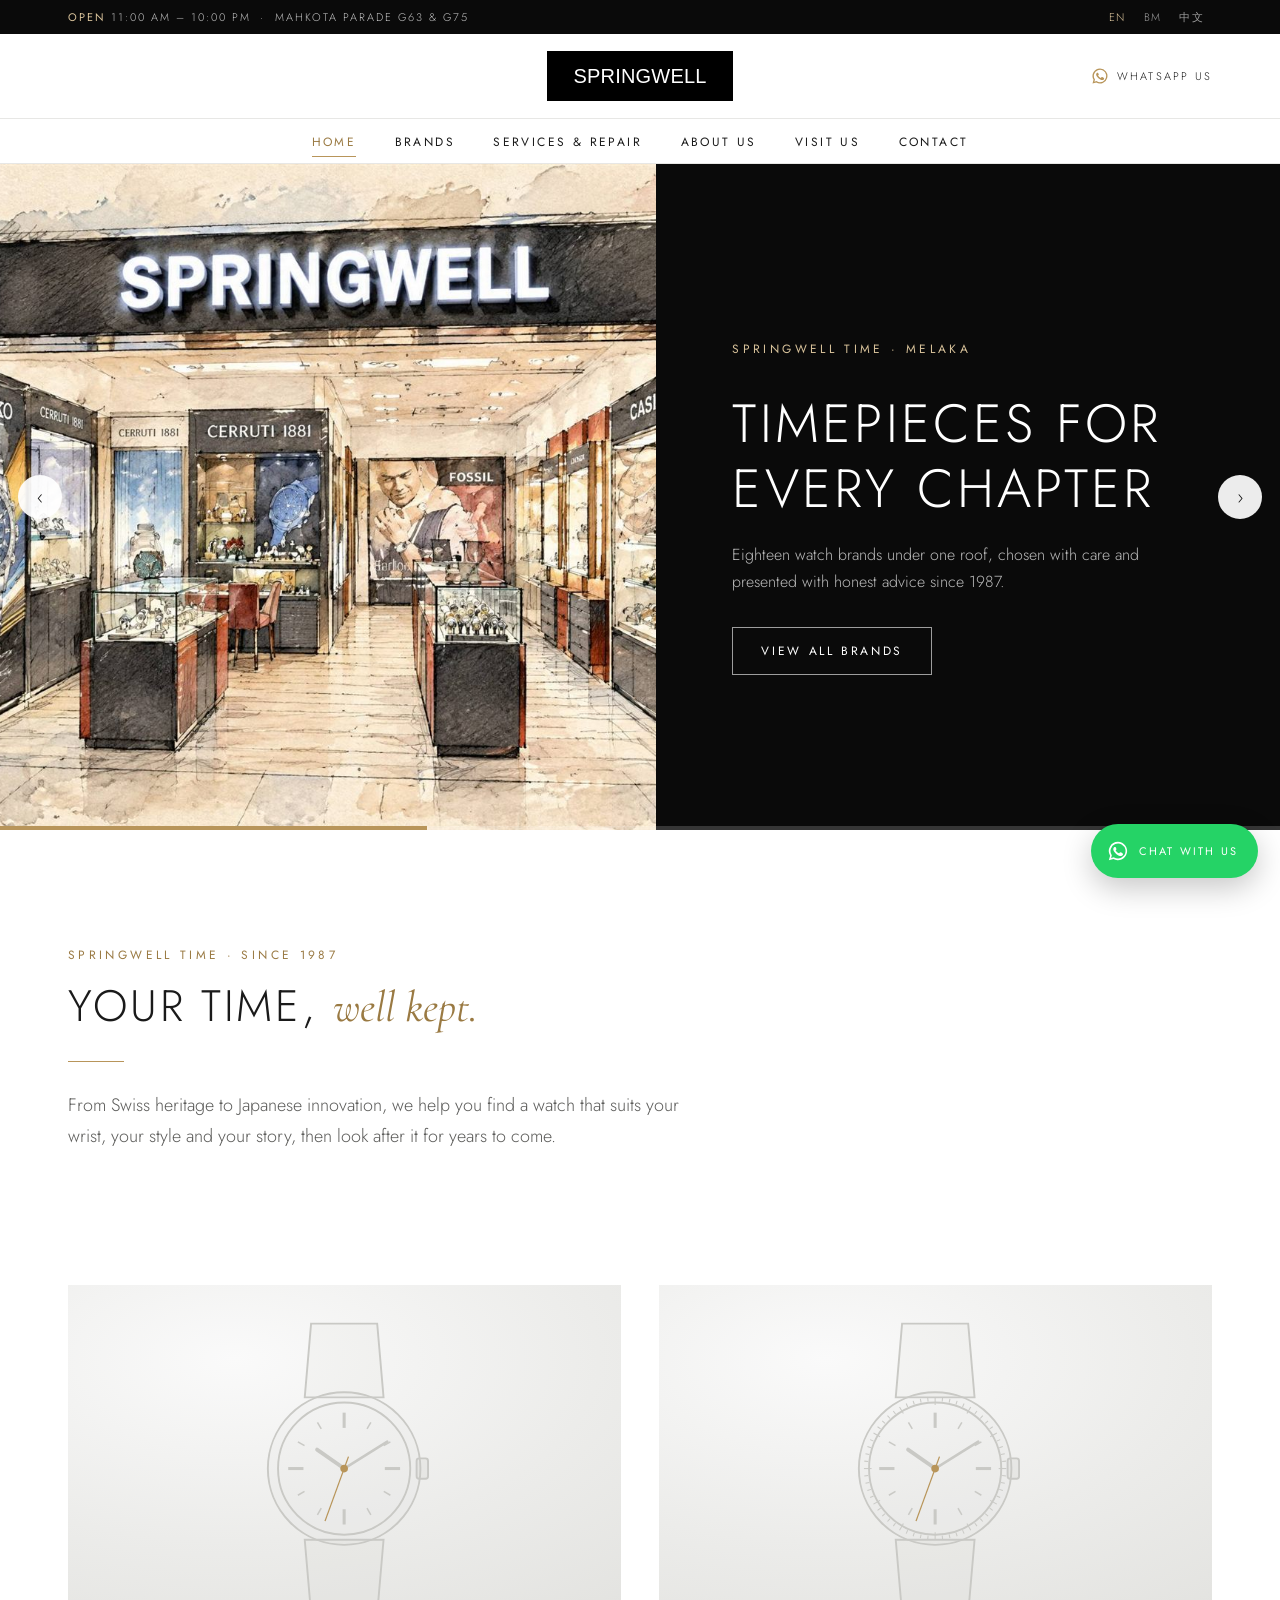
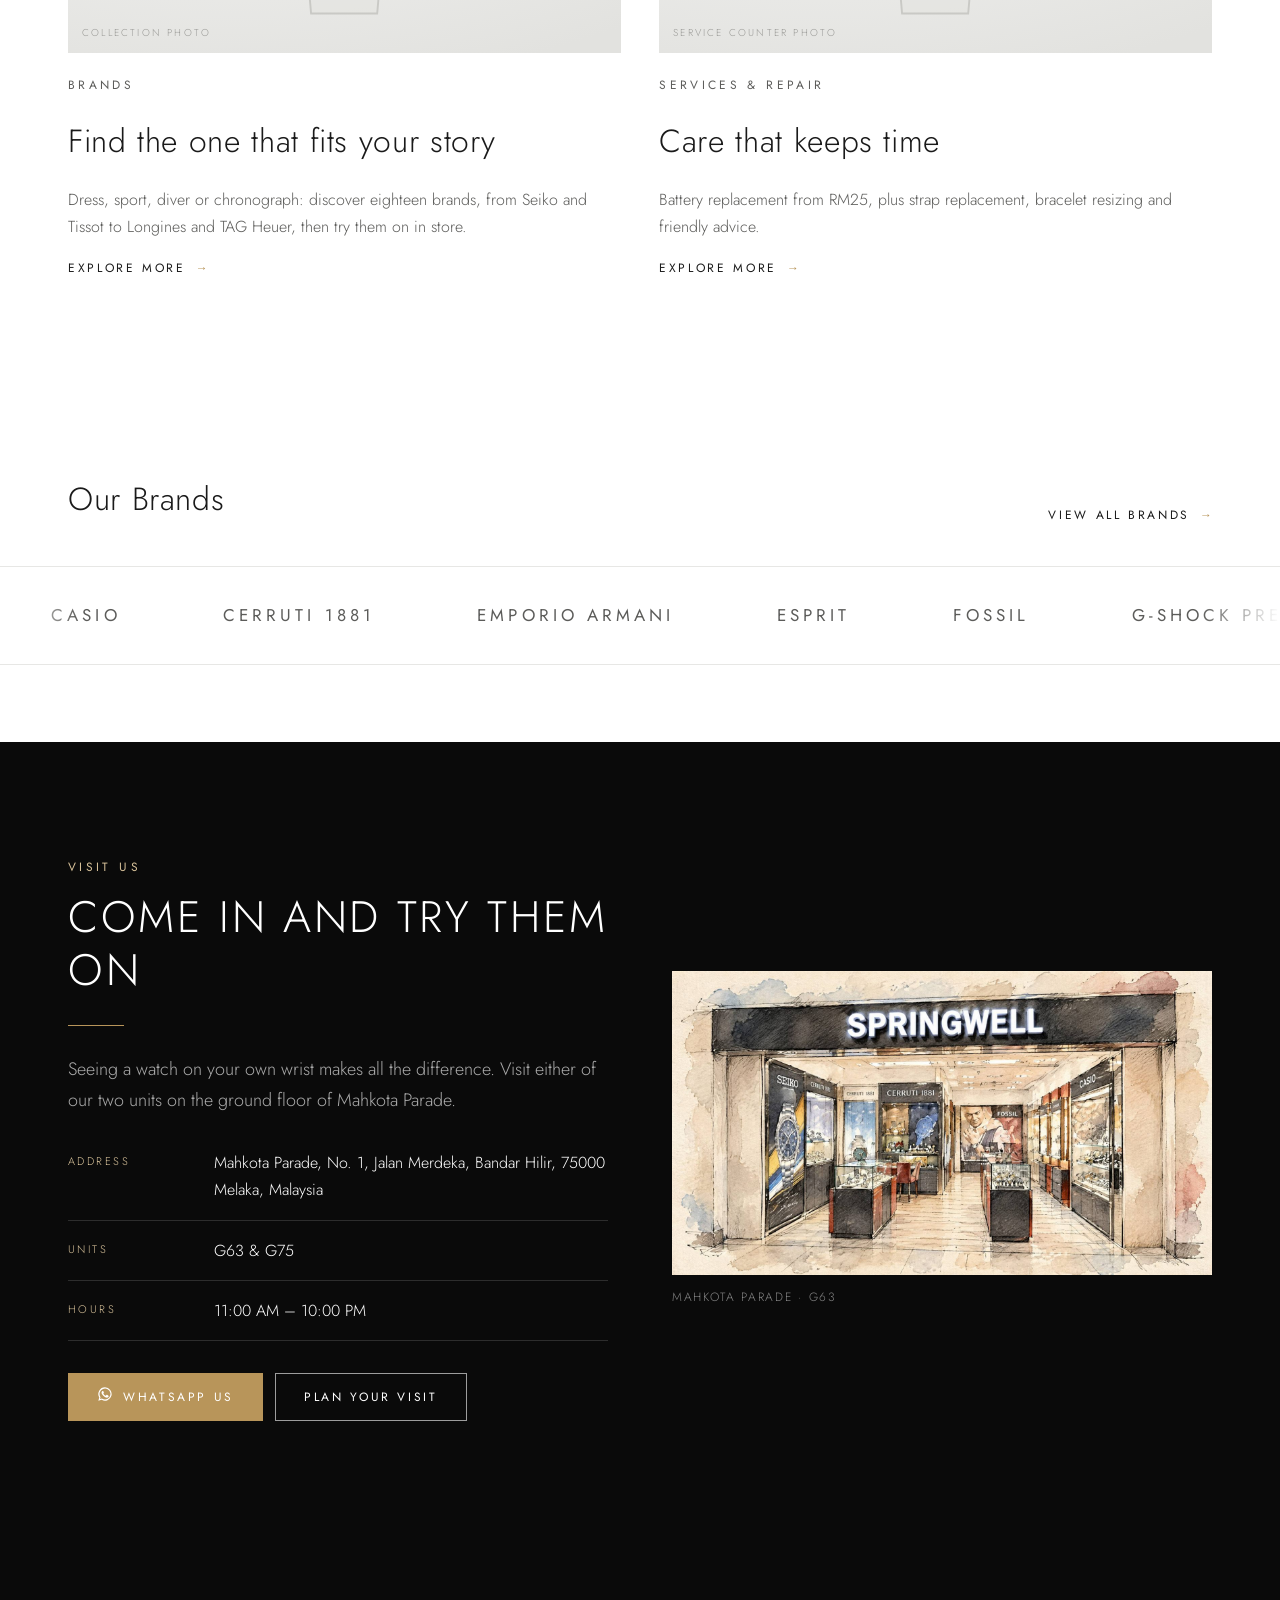
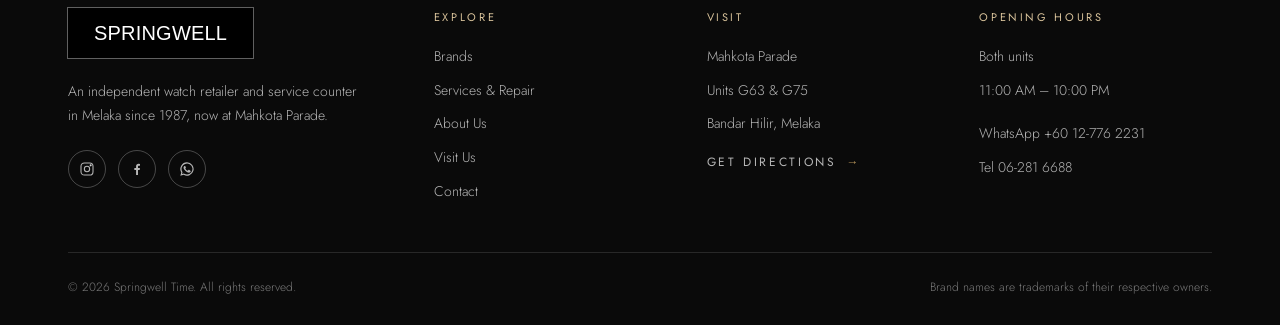
==== index.html @ d8b0f6a4 "Add files via upload" ====
<!doctype html>
<html lang="en">
<head>
  <meta charset="utf-8">
  <meta name="viewport" content="width=device-width, initial-scale=1">
  <title>Springwell Time | Watches & Service in Melaka</title>
  <meta name="description" content="Springwell Time — watch retailer and service counter at Mahkota Parade, Melaka. Seiko, Tissot, Longines, TAG Heuer, Rado, Hamilton and more. Battery replacement from RM25.">
  <link rel="icon" href="images/favicon.svg" type="image/svg+xml">
  <link rel="preconnect" href="https://fonts.googleapis.com">
  <link rel="preconnect" href="https://fonts.gstatic.com" crossorigin>
  <link href="https://fonts.googleapis.com/css2?family=Cormorant+Garamond:ital,wght@1,400&family=Jost:wght@300;400&display=swap" rel="stylesheet">
  <link rel="stylesheet" href="css/styles.css">
  <script src="js/config.js" defer></script>
  <script src="js/i18n.js" defer></script>
  <script src="js/data.js" defer></script>
  <script src="js/main.js" defer></script>
</head>
<body data-page="home" data-title="title.home">

<main id="main">

  <!-- HERO SLIDER — to use a photo, add data-img="images/hero-1.jpg" to the .ph element -->
  <section class="hero" aria-roledescription="carousel">
    <div class="hero__track">
      <div class="hero__slide">
        <div class="hero__media"><div class="ph ph--dark" data-img="images/store-g63.jpg" data-alt="Springwell Time store, unit G63"></div></div>
        <div class="hero__copy">
          <p class="eyebrow" data-i18n="hero.1.eyebrow"></p>
          <h1 class="display" data-i18n="hero.1.title"></h1>
          <p data-i18n="hero.1.text"></p>
          <div><a class="btn btn--light" href="brands.html" data-i18n="cta.viewBrands"></a></div>
        </div>
      </div>
      <div class="hero__slide">
        <div class="hero__media"><div class="ph ph--dark" data-img="images/service-counter.jpg" data-alt="Inspecting a watch at the Springwell Time service counter"></div></div>
        <div class="hero__copy">
          <p class="eyebrow" data-i18n="hero.2.eyebrow"></p>
          <h2 class="display" data-i18n="hero.2.title"></h2>
          <p data-i18n="hero.2.text"></p>
          <div><a class="btn btn--light" href="services.html" data-i18n="cta.services"></a></div>
        </div>
      </div>
      <div class="hero__slide">
        <div class="hero__media"><div class="ph ph--dark" data-img="images/store-g75.jpg" data-alt="Springwell Time store at Mahkota Parade"></div></div>
        <div class="hero__copy">
          <p class="eyebrow" data-i18n="hero.3.eyebrow"></p>
          <h2 class="display" data-i18n="hero.3.title"></h2>
          <p data-i18n="hero.3.text"></p>
          <div><a class="btn btn--light" href="visit.html" data-i18n="cta.visit"></a></div>
        </div>
      </div>
    </div>
    <button class="hero__ctrl hero__ctrl--prev" type="button" aria-label="Previous slide">‹</button>
    <button class="hero__ctrl hero__ctrl--next" type="button" aria-label="Next slide">›</button>
    <div class="hero__progress"></div>
  </section>

  <!-- STATEMENT -->
  <section class="section">
    <div class="wrap statement reveal">
      <p class="eyebrow" data-i18n="home.statement.eyebrow"></p>
      <h2 class="display" data-i18n-html="home.statement"></h2>
      <hr class="rule">
      <p class="lead" data-i18n="home.statement.text"></p>
    </div>
  </section>

  <!-- STORY CARDS -->
  <section class="section" style="padding-top:0">
    <div class="wrap cards-2">
      <a class="card reveal" href="brands.html">
        <div class="ph ratio-3-2" data-ph="Collection photo" data-img=""></div>
        <p class="eyebrow" data-i18n="home.card1.eyebrow"></p>
        <h3 class="h2" data-i18n="home.card1.title"></h3>
        <p data-i18n="home.card1.text"></p>
        <span class="link-arrow" data-i18n="cta.explore"></span>
      </a>
      <a class="card reveal" href="services.html">
        <div class="ph ratio-3-2" data-ph="Service counter photo" data-variant="1" data-img=""></div>
        <p class="eyebrow" data-i18n="home.card2.eyebrow"></p>
        <h3 class="h2" data-i18n="home.card2.title"></h3>
        <p data-i18n="home.card2.text"></p>
        <span class="link-arrow" data-i18n="cta.explore"></span>
      </a>
    </div>
  </section>

  <!-- BRANDS STRIP -->
  <section class="section--tight">
    <div class="wrap section-head">
      <h2 class="h2" data-i18n="home.brands.title"></h2>
      <a class="link-arrow" href="brands.html" data-i18n="cta.viewBrands"></a>
    </div>
    <div class="marquee" data-render="marquee"></div>
  </section>

  <!-- VISIT -->
  <section class="section section--black">
    <div class="wrap info-split">
      <div class="reveal">
        <p class="eyebrow" style="color:var(--gold-soft)" data-i18n="home.visit.eyebrow"></p>
        <h2 class="display" data-i18n="home.visit.title"></h2>
        <hr class="rule">
        <p class="lead" data-i18n="home.visit.text"></p>
        <ul class="info-list">
          <li><span class="k" data-i18n="info.address"></span><span data-site="address"></span></li>
          <li><span class="k" data-i18n="info.units"></span><span>G63 &amp; G75</span></li>
          <li><span class="k" data-i18n="info.hours"></span><span data-site="hours"></span></li>
        </ul>
        <div class="btn-row">
          <a class="btn btn--gold" data-wa="wa.general" href="#"><span data-icon="wa"></span><span data-i18n="cta.whatsapp"></span></a>
          <a class="btn btn--light" href="visit.html" data-i18n="cta.visit"></a>
        </div>
      </div>
      <figure class="photo reveal">
        <div class="ph ph--dark ratio-16-9" data-img="images/store-g63.jpg" data-alt="Springwell Time store, unit G63"></div>
        <figcaption>Mahkota Parade · G63</figcaption>
      </figure>
    </div>
  </section>

</main>
</body>
</html>
---- css/styles.css ----
/* =========================================================
   SPRINGWELL TIME — STYLES
   Black & white with a single gold accent.
   ========================================================= */
:root {
  --black: #0a0a0a;
  --ink: #1a1a1a;
  --grey-1: #f5f5f4;
  --grey-2: #e7e7e5;
  --grey-3: #9a9a97;
  --grey-4: #5c5c5a;
  --white: #ffffff;
  --gold: #b8955a;
  --gold-dark: #9a7a43;
  --gold-soft: #d9c39b;

  --f-display: "Jost", "Noto Sans SC", "Helvetica Neue", Arial, sans-serif;
  --f-serif: "Cormorant Garamond", "Noto Serif SC", Georgia, serif;
  --f-body: "Jost", "Noto Sans SC", "Helvetica Neue", Arial, sans-serif;

  --wrap: 1240px;
  --pad: clamp(20px, 4vw, 48px);
  --header-h: 128px;
  --ease: cubic-bezier(.2, .7, .2, 1);
}

*, *::before, *::after { box-sizing: border-box; }
html { scroll-behavior: smooth; -webkit-text-size-adjust: 100%; }
body {
  margin: 0;
  font-family: var(--f-body);
  font-weight: 300;
  font-size: 16px;
  line-height: 1.7;
  color: var(--ink);
  background: var(--white);
  -webkit-font-smoothing: antialiased;
}
html[lang="zh"] body { line-height: 1.85; }
img { max-width: 100%; display: block; }
a { color: inherit; text-decoration: none; }
button { font: inherit; color: inherit; background: none; border: 0; cursor: pointer; padding: 0; }
:focus-visible { outline: 2px solid var(--gold); outline-offset: 3px; }

.wrap { max-width: var(--wrap); margin: 0 auto; padding: 0 var(--pad); }
.sr-only { position: absolute; width: 1px; height: 1px; overflow: hidden; clip: rect(0 0 0 0); white-space: nowrap; }

/* ---------- Typography ---------- */
.eyebrow {
  font-family: var(--f-display);
  font-size: 12px;
  font-weight: 400;
  letter-spacing: .28em;
  text-transform: uppercase;
  color: var(--gold-dark);
  margin: 0 0 14px;
}
.display {
  font-family: var(--f-display);
  font-weight: 300;
  text-transform: uppercase;
  letter-spacing: .06em;
  line-height: 1.2;
  font-size: clamp(26px, 3.6vw, 44px);
  margin: 0;
}
.h2 {
  font-family: var(--f-display);
  font-weight: 300;
  font-size: clamp(24px, 2.6vw, 32px);
  letter-spacing: .02em;
  margin: 0 0 18px;
}
.h3 {
  font-family: var(--f-display);
  font-weight: 400;
  font-size: 19px;
  letter-spacing: .02em;
  margin: 0 0 8px;
}
.serif { font-family: var(--f-serif); font-style: italic; font-weight: 400; }
.lead { font-size: 18px; color: var(--grey-4); max-width: 640px; }
.muted { color: var(--grey-4); }

.link-arrow {
  display: inline-flex; align-items: center; gap: 10px;
  font-size: 12px; font-weight: 400;
  letter-spacing: .22em; text-transform: uppercase;
  color: var(--ink);
  border-bottom: 1px solid transparent;
  transition: color .25s, gap .25s var(--ease);
}
.link-arrow::after { content: "→"; color: var(--gold); letter-spacing: 0; }
.link-arrow:hover { color: var(--gold-dark); gap: 16px; }

.btn {
  display: inline-flex; align-items: center; justify-content: center; gap: 10px;
  min-height: 48px; padding: 0 28px;
  font-size: 12px; font-weight: 400; letter-spacing: .22em; text-transform: uppercase;
  border: 1px solid var(--black);
  background: var(--black); color: var(--white);
  transition: background .25s, color .25s, border-color .25s;
}
.btn:hover { background: var(--gold); border-color: var(--gold); }
.btn--ghost { background: transparent; color: var(--black); }
.btn--ghost:hover { background: var(--black); color: var(--white); border-color: var(--black); }
.btn--light { background: transparent; color: var(--white); border-color: rgba(255,255,255,.6); }
.btn--light:hover { background: var(--white); color: var(--black); border-color: var(--white); }
.btn--gold { background: var(--gold); border-color: var(--gold); }
.btn--gold:hover { background: var(--white); color: var(--black); border-color: var(--white); }
.btn svg { width: 16px; height: 16px; flex: none; }

/* ---------- Header ---------- */
.topbar {
  background: var(--black); color: rgba(255,255,255,.75);
  font-size: 11px; letter-spacing: .18em; text-transform: uppercase;
}
.topbar .wrap { display: flex; align-items: center; justify-content: space-between; height: 34px; gap: 16px; }
.topbar__info { white-space: nowrap; overflow: hidden; text-overflow: ellipsis; }
.topbar__info b { color: var(--gold-soft); font-weight: 400; }

.lang { display: flex; gap: 2px; flex: none; }
.lang button {
  padding: 4px 8px; font-size: 11px; letter-spacing: .12em; color: rgba(255,255,255,.6);
  transition: color .2s;
}
.lang button:hover { color: var(--white); }
.lang button[aria-pressed="true"] { color: var(--gold-soft); }

.header {
  position: sticky; top: 0; z-index: 50;
  background: rgba(255,255,255,.97);
  backdrop-filter: saturate(140%) blur(8px);
  border-bottom: 1px solid var(--grey-2);
}
.header__row { display: grid; grid-template-columns: 1fr auto 1fr; align-items: center; height: 84px; }
.header__left, .header__right { display: flex; align-items: center; gap: 18px; }
.header__right { justify-content: flex-end; }

.logo { display: inline-flex; align-items: center; justify-content: center; }
.logo__mark {
  display: inline-block;
  background: #000; color: #fff;
  padding: 15px 26px;
  font-family: Arial, "Helvetica Neue", Helvetica, sans-serif;
  font-size: 20px; font-weight: 400; letter-spacing: .01em; line-height: 1;
}
.logo__word {
  margin-left: 14px; font-family: var(--f-display); font-weight: 300;
  font-size: 13px; letter-spacing: .42em; text-transform: uppercase;
}
.logo__word small { display: block; font-size: 9px; letter-spacing: .38em; color: var(--gold-dark); margin-top: 2px; }

.nav { border-top: 1px solid var(--grey-2); }
.nav ul { list-style: none; margin: 0; padding: 0; display: flex; justify-content: center; gap: clamp(18px, 3vw, 44px); height: 44px; align-items: center; }
.nav a {
  position: relative; font-size: 12px; font-weight: 400; letter-spacing: .2em; text-transform: uppercase;
  padding: 12px 0; transition: color .2s;
}
.nav a::after {
  content: ""; position: absolute; left: 0; right: 0; bottom: 6px; height: 1px;
  background: var(--gold); transform: scaleX(0); transition: transform .3s var(--ease);
}
.nav a:hover, .nav a[aria-current="page"] { color: var(--gold-dark); }
.nav a:hover::after, .nav a[aria-current="page"]::after { transform: scaleX(1); }

.menu-btn { display: none; width: 40px; height: 40px; align-items: center; justify-content: center; }
.menu-btn span, .menu-btn span::before, .menu-btn span::after {
  display: block; width: 22px; height: 1px; background: var(--ink); position: relative; transition: transform .3s;
}
.menu-btn span::before, .menu-btn span::after { content: ""; position: absolute; left: 0; }
.menu-btn span::before { top: -7px; }
.menu-btn span::after { top: 7px; }

.header-wa { display: inline-flex; align-items: center; gap: 8px; font-size: 11px; letter-spacing: .2em; text-transform: uppercase; color: var(--ink); }
.header-wa svg { width: 18px; height: 18px; color: var(--gold); }
.header-wa:hover { color: var(--gold-dark); }

/* Drawer (mobile) */
.drawer {
  position: fixed; inset: 0; z-index: 100; pointer-events: none;
}
.drawer__scrim { position: absolute; inset: 0; background: rgba(0,0,0,.45); opacity: 0; transition: opacity .3s; }
.drawer__panel {
  position: absolute; top: 0; bottom: 0; left: 0; width: min(86vw, 360px);
  background: var(--white); transform: translateX(-100%); transition: transform .4s var(--ease);
  display: flex; flex-direction: column; padding: 24px 28px; overflow-y: auto;
}
.drawer.is-open { pointer-events: auto; }
.drawer.is-open .drawer__scrim { opacity: 1; }
.drawer.is-open .drawer__panel { transform: none; }
.drawer__close { align-self: flex-end; font-size: 28px; line-height: 1; width: 40px; height: 40px; }
.drawer ul { list-style: none; padding: 0; margin: 16px 0 28px; }
.drawer li a {
  display: block; padding: 14px 0; border-bottom: 1px solid var(--grey-2);
  font-size: 14px; letter-spacing: .2em; text-transform: uppercase;
}
.drawer li a[aria-current="page"] { color: var(--gold-dark); }
.drawer .lang { margin-top: auto; }
.drawer .lang button { color: var(--grey-4); border: 1px solid var(--grey-2); padding: 8px 14px; }
.drawer .lang button[aria-pressed="true"] { color: var(--white); background: var(--black); border-color: var(--black); }

/* ---------- Placeholders ---------- */
.ph {
  position: relative; overflow: hidden;
  background: radial-gradient(120% 90% at 30% 20%, #fafafa 0%, #ececea 55%, #e2e2df 100%);
  display: grid; place-items: center;
  color: #c9c9c5;
}
.ph--dark { background: radial-gradient(120% 90% at 70% 30%, #2a2a2a 0%, #141414 55%, #0a0a0a 100%); color: #3a3a3a; }
.ph svg.ph__watch { width: 46%; max-width: 280px; height: auto; }
.ph__tag {
  position: absolute; left: 14px; bottom: 12px;
  font-size: 10px; letter-spacing: .22em; text-transform: uppercase; color: var(--grey-3);
}
.ph--dark .ph__tag { color: #6b6b6b; }
.ph > img { position: absolute; inset: 0; width: 100%; height: 100%; object-fit: cover; }
.ph--focus-low > img { object-position: 50% 62%; }
.ratio-1 { aspect-ratio: 1 / 1; }
.ratio-4-5 { aspect-ratio: 4 / 5; }
.ratio-3-2 { aspect-ratio: 3 / 2; }
.ratio-16-9 { aspect-ratio: 16 / 9; }

/* ---------- Hero slider ---------- */
.hero { position: relative; background: var(--black); color: var(--white); overflow: hidden; }
.hero__track { position: relative; height: clamp(460px, 74vh, 720px); }
.hero__slide {
  position: absolute; inset: 0; opacity: 0; visibility: hidden;
  transition: opacity 1s var(--ease), visibility 1s;
  display: grid; grid-template-columns: 1.05fr 1fr;
}
.hero__slide.is-active { opacity: 1; visibility: visible; }
.hero__media { position: relative; }
.hero__media .ph { position: absolute; inset: 0; }
.hero__media .ph svg.ph__watch { width: 52%; transform: scale(1.04); transition: transform 7s linear; }
.hero__slide.is-active .hero__media .ph svg.ph__watch { transform: scale(1.12); }
.hero__copy {
  display: flex; flex-direction: column; justify-content: center;
  padding: 48px clamp(24px, 6vw, 96px);
}
.hero__copy .eyebrow { color: var(--gold-soft); }
.hero__copy .display { font-size: clamp(30px, 4.2vw, 54px); }
.hero__copy p { color: rgba(255,255,255,.72); max-width: 440px; margin: 20px 0 32px; }
.hero__copy > * { opacity: 0; transform: translateY(14px); transition: opacity .8s var(--ease), transform .8s var(--ease); }
.hero__slide.is-active .hero__copy > * { opacity: 1; transform: none; }
.hero__slide.is-active .hero__copy > *:nth-child(2) { transition-delay: .12s; }
.hero__slide.is-active .hero__copy > *:nth-child(3) { transition-delay: .24s; }
.hero__slide.is-active .hero__copy > *:nth-child(4) { transition-delay: .36s; }

.hero__ctrl {
  position: absolute; top: 50%; transform: translateY(-50%); z-index: 3;
  width: 44px; height: 44px; border-radius: 50%;
  background: rgba(255,255,255,.92); color: var(--black);
  display: grid; place-items: center; font-size: 18px;
  transition: background .2s, color .2s;
}
.hero__ctrl:hover { background: var(--gold); color: var(--white); }
.hero__ctrl--prev { left: 18px; }
.hero__ctrl--next { right: 18px; }
.hero__progress { position: absolute; left: 0; right: 0; bottom: 0; display: flex; z-index: 3; }
.hero__progress button { flex: 1; height: 4px; background: rgba(255,255,255,.18); position: relative; overflow: hidden; }
.hero__progress button i { position: absolute; inset: 0; background: var(--gold); transform: scaleX(0); transform-origin: left; }
.hero__progress button.is-done i { transform: scaleX(1); }
.hero__progress button.is-active i { animation: fill var(--slide-ms, 6000ms) linear forwards; }
@keyframes fill { to { transform: scaleX(1); } }

/* ---------- Sections ---------- */
.section { padding: clamp(64px, 9vw, 120px) 0; }
.section--tight { padding: clamp(48px, 6vw, 80px) 0; }
.section--grey { background: var(--grey-1); }
.section--black { background: var(--black); color: var(--white); }
.section--black .muted, .section--black .lead { color: rgba(255,255,255,.65); }
.section--black .link-arrow { color: var(--white); }
.section-head { display: flex; align-items: flex-end; justify-content: space-between; gap: 24px; margin-bottom: 40px; flex-wrap: wrap; }
.section-head .h2 { margin: 0; }

.statement { text-align: left; }
.statement .display { max-width: 900px; }
.statement .display em { font-family: var(--f-serif); font-style: italic; text-transform: none; color: var(--gold-dark); letter-spacing: 0; font-weight: 400; }
.rule { width: 56px; height: 1px; background: var(--gold); margin: 28px 0; border: 0; }

/* Story cards */
.cards-2 { display: grid; grid-template-columns: repeat(2, 1fr); gap: clamp(20px, 3vw, 40px); }
.card { display: flex; flex-direction: column; }
.card .ph { margin-bottom: 22px; }
.card .ph svg.ph__watch { transition: transform .8s var(--ease); }
.card:hover .ph svg.ph__watch { transform: scale(1.06) rotate(-4deg); }
.card p { color: var(--grey-4); margin: 0 0 18px; }

/* Brand strip */
.marquee { overflow: hidden; border-top: 1px solid var(--grey-2); border-bottom: 1px solid var(--grey-2); position: relative; }
.marquee::before, .marquee::after { content: ""; position: absolute; top: 0; bottom: 0; width: 80px; z-index: 2; pointer-events: none; }
.marquee::before { left: 0; background: linear-gradient(90deg, var(--white), transparent); }
.marquee::after { right: 0; background: linear-gradient(-90deg, var(--white), transparent); }
.marquee__track { display: flex; width: max-content; animation: scroll 40s linear infinite; }
.marquee:hover .marquee__track { animation-play-state: paused; }
.marquee a {
  flex: none; padding: 34px clamp(28px, 4vw, 56px);
  font-family: var(--f-display); font-size: 17px; font-weight: 400; letter-spacing: .24em; text-transform: uppercase;
  color: var(--grey-4); transition: color .25s; white-space: nowrap;
}
.marquee a:hover { color: var(--gold-dark); }
@keyframes scroll { to { transform: translateX(-50%); } }

/* Product grid */
.grid-4 { display: grid; grid-template-columns: repeat(4, 1fr); gap: clamp(16px, 2vw, 28px); }
.grid-3 { display: grid; grid-template-columns: repeat(3, 1fr); gap: clamp(16px, 2.5vw, 32px); }
.product { display: flex; flex-direction: column; }
.product .ph { margin-bottom: 16px; }
.product .ph svg.ph__watch { transition: transform .8s var(--ease); }
.product:hover .ph svg.ph__watch { transform: scale(1.07); }
.product__brand { font-size: 11px; letter-spacing: .24em; text-transform: uppercase; color: var(--gold-dark); margin: 0 0 4px; }
.product__name { font-family: var(--f-display); font-size: 16px; font-weight: 400; margin: 0 0 4px; }
.product__meta { font-size: 13px; color: var(--grey-3); margin: 0 0 14px; }
.product__cta { margin-top: auto; font-size: 11px; }
.badge {
  position: absolute; top: 12px; left: 12px; z-index: 2;
  background: var(--black); color: var(--white);
  font-size: 10px; letter-spacing: .2em; text-transform: uppercase; padding: 5px 10px;
}

/* Filters */
.filters { display: flex; flex-wrap: wrap; gap: 8px; margin-bottom: 20px; }
.filters-row label { margin-bottom: 20px; }
.chip {
  padding: 8px 16px; border: 1px solid var(--grey-2);
  font-size: 11px; letter-spacing: .18em; text-transform: uppercase; color: var(--grey-4);
  transition: all .2s;
}
.chip:hover { border-color: var(--ink); color: var(--ink); }
.chip[aria-pressed="true"] { background: var(--black); border-color: var(--black); color: var(--white); }
.filters-row { display: flex; justify-content: space-between; align-items: flex-start; gap: 24px; flex-wrap: wrap; }
.select {
  appearance: none; border: 1px solid var(--grey-2); background: var(--white) url("data:image/svg+xml,%3Csvg xmlns='http://www.w3.org/2000/svg' width='10' height='6'%3E%3Cpath d='M0 0l5 6 5-6' fill='none' stroke='%23999'/%3E%3C/svg%3E") no-repeat right 14px center;
  padding: 9px 40px 9px 14px; font: inherit; font-size: 12px; letter-spacing: .12em; text-transform: uppercase; color: var(--ink);
}
.empty { padding: 60px 0; text-align: center; color: var(--grey-3); grid-column: 1 / -1; }

/* Services */
.service-list { display: grid; grid-template-columns: repeat(2, 1fr); border-top: 1px solid var(--grey-2); }
.service {
  padding: 36px clamp(0px, 2vw, 28px) 36px 0; border-bottom: 1px solid var(--grey-2);
  display: grid; grid-template-columns: 56px 1fr; gap: 20px; align-items: start;
}
.service:nth-child(odd) { border-right: 1px solid var(--grey-2); }
.service:nth-child(even) { padding-left: clamp(20px, 3vw, 40px); }
.service__icon { width: 56px; height: 56px; border: 1px solid var(--gold); border-radius: 50%; display: grid; place-items: center; color: var(--gold-dark); }
.service__icon svg { width: 26px; height: 26px; }
.service__price { display: inline-block; margin-top: 6px; font-size: 12px; letter-spacing: .18em; text-transform: uppercase; color: var(--gold-dark); }
.service p { margin: 0; color: var(--grey-4); }

.steps { display: grid; grid-template-columns: repeat(4, 1fr); gap: 28px; counter-reset: step; }
.step { border-top: 1px solid rgba(255,255,255,.2); padding-top: 22px; }
.step::before { counter-increment: step; content: "0" counter(step); display: block; font-family: var(--f-serif); font-style: italic; font-size: 34px; color: var(--gold); margin-bottom: 10px; line-height: 1; }
.step p { margin: 0; color: rgba(255,255,255,.65); font-size: 15px; }

/* Brand directory */
.brand-grid { display: grid; grid-template-columns: repeat(3, 1fr); gap: 1px; background: var(--grey-2); border: 1px solid var(--grey-2); }
.brand-tile { scroll-margin-top: 150px; background: var(--white); padding: 40px 32px 32px; display: flex; flex-direction: column; min-height: 300px; transition: background .3s; }
.brand-tile:hover { background: var(--grey-1); }
.brand-tile__name { font-family: var(--f-display); font-size: 22px; font-weight: 400; letter-spacing: .2em; text-transform: uppercase; margin: 0 0 6px; }
.brand-tile__meta { font-size: 11px; letter-spacing: .22em; text-transform: uppercase; color: var(--gold-dark); margin: 0 0 18px; }
.brand-tile p { color: var(--grey-4); margin: 0 0 24px; font-size: 15px; }
.brand-tile .link-arrow { margin-top: auto; }

/* Visit / info blocks */
.info-split { display: grid; grid-template-columns: 1fr 1fr; gap: clamp(28px, 5vw, 72px); align-items: center; }
.info-list { list-style: none; padding: 0; margin: 0 0 32px; }
.info-list li { display: grid; grid-template-columns: 130px 1fr; gap: 16px; padding: 16px 0; border-bottom: 1px solid var(--grey-2); }
.section--black .info-list li { border-color: rgba(255,255,255,.14); }
.info-list dt, .info-list .k { font-size: 11px; letter-spacing: .22em; text-transform: uppercase; color: var(--gold-dark); padding-top: 3px; }
.section--black .info-list .k { color: var(--gold-soft); }
.units { display: grid; grid-template-columns: 1fr 1fr; gap: 20px; margin-bottom: 32px; }
.unit { border: 1px solid var(--grey-2); padding: 28px; }
.unit__no { font-family: var(--f-display); font-size: 40px; font-weight: 300; letter-spacing: .06em; line-height: 1; margin: 6px 0 12px; }
.unit p { margin: 0; color: var(--grey-4); font-size: 15px; }
.map { width: 100%; aspect-ratio: 4 / 3; border: 0; filter: grayscale(1) contrast(1.05); background: var(--grey-1); }
.btn-row { display: flex; gap: 12px; flex-wrap: wrap; }

/* Page hero */
.page-hero { padding: clamp(56px, 8vw, 104px) 0 clamp(40px, 5vw, 64px); border-bottom: 1px solid var(--grey-2); }
.page-hero .display { max-width: 820px; }
.page-hero .lead { margin-top: 20px; }
.crumbs { font-size: 11px; letter-spacing: .22em; text-transform: uppercase; color: var(--grey-3); margin-bottom: 22px; }
.crumbs a:hover { color: var(--gold-dark); }

/* Values / about */
.values { display: grid; grid-template-columns: repeat(3, 1fr); gap: clamp(24px, 3vw, 48px); }
.value .num { font-family: var(--f-serif); font-style: italic; font-size: 40px; color: var(--gold); line-height: 1; margin-bottom: 14px; }
.value p { color: var(--grey-4); margin: 0; }

/* Photos with captions */
.photo { margin: 0; }
.photo figcaption { margin-top: 12px; font-size: 12px; letter-spacing: .14em; text-transform: uppercase; color: var(--grey-3); }
.section--black .photo figcaption { color: rgba(255,255,255,.5); }
.store-photos { display: grid; grid-template-columns: 1fr 1fr; gap: clamp(16px, 2.5vw, 32px); }

/* Timeline (About) */
.timeline { list-style: none; margin: 0; padding: 0; display: grid; grid-template-columns: repeat(3, 1fr); gap: 32px; }
.timeline li { border-top: 1px solid rgba(255,255,255,.2); padding-top: 24px; position: relative; }
.timeline li::before { content: ""; position: absolute; top: -5px; left: 0; width: 9px; height: 9px; border-radius: 50%; background: var(--gold); }
.timeline__year { display: block; font-family: var(--f-serif); font-style: italic; font-size: 44px; line-height: 1; color: var(--gold); margin-bottom: 14px; }
.timeline p { margin: 0; color: rgba(255,255,255,.65); }

/* Belief quote (About) */
.belief { text-align: center; max-width: 900px; }
.belief__quote { font-family: var(--f-display); font-weight: 300; font-size: clamp(24px, 3vw, 38px); line-height: 1.4; margin: 0; }
.belief__quote em { display: block; margin-top: 8px; font-family: var(--f-serif); font-style: italic; color: var(--gold-dark); font-size: 1.15em; }

/* Contact form */
.form { display: grid; gap: 18px; }
.field label { display: block; font-size: 11px; letter-spacing: .22em; text-transform: uppercase; color: var(--grey-4); margin-bottom: 8px; }
.field input, .field select, .field textarea {
  width: 100%; border: 0; border-bottom: 1px solid var(--grey-2); background: transparent;
  padding: 10px 0; font: inherit; color: var(--ink); border-radius: 0; transition: border-color .2s;
}
.field select { appearance: none; background: url("data:image/svg+xml,%3Csvg xmlns='http://www.w3.org/2000/svg' width='10' height='6'%3E%3Cpath d='M0 0l5 6 5-6' fill='none' stroke='%23999'/%3E%3C/svg%3E") no-repeat right 4px center; }
.field textarea { min-height: 120px; resize: vertical; }
.field input:focus, .field select:focus, .field textarea:focus { outline: none; border-color: var(--gold); }
.form-note { font-size: 13px; color: var(--grey-3); margin: 0; }
.contact-cards { display: grid; gap: 1px; background: var(--grey-2); border: 1px solid var(--grey-2); }
.contact-card { background: var(--white); padding: 26px 28px; display: grid; grid-template-columns: 44px 1fr; gap: 18px; align-items: center; }
.contact-card svg { width: 22px; height: 22px; color: var(--gold-dark); }
.contact-card .k { font-size: 11px; letter-spacing: .22em; text-transform: uppercase; color: var(--grey-3); }
.contact-card .v { font-size: 17px; }
.contact-card a.v:hover { color: var(--gold-dark); }

/* CTA band */
.cta-band { text-align: center; }
.cta-band .display { margin: 0 auto 18px; max-width: 760px; }
.cta-band p { margin: 0 auto 32px; max-width: 520px; }
.cta-band .btn-row { justify-content: center; }

/* Footer */
.footer { background: var(--black); color: rgba(255,255,255,.7); padding: 72px 0 28px; font-size: 14px; }
.footer__grid { display: grid; grid-template-columns: 1.4fr 1fr 1fr 1fr; gap: 40px; padding-bottom: 48px; border-bottom: 1px solid rgba(255,255,255,.12); }
.footer h4 { font-family: var(--f-display); font-size: 11px; font-weight: 400; letter-spacing: .24em; text-transform: uppercase; color: var(--gold-soft); margin: 0 0 18px; }
.footer ul { list-style: none; margin: 0; padding: 0; display: grid; gap: 10px; }
.footer a:hover { color: var(--white); }
.footer .logo__mark { outline: 1px solid rgba(255,255,255,.35); }
.footer .logo__word { color: var(--white); }
.footer__about { margin: 22px 0 0; max-width: 300px; }
.footer__bottom { display: flex; justify-content: space-between; gap: 16px; padding-top: 24px; font-size: 12px; color: rgba(255,255,255,.45); flex-wrap: wrap; }
.socials { display: flex; gap: 12px; margin-top: 22px; }
.socials a { width: 38px; height: 38px; border: 1px solid rgba(255,255,255,.25); border-radius: 50%; display: grid; place-items: center; transition: all .2s; }
.socials a:hover { border-color: var(--gold); color: var(--gold); }
.socials svg { width: 16px; height: 16px; }

/* Floating WhatsApp */
.wa-float {
  position: fixed; right: 22px; bottom: 22px; z-index: 60;
  display: inline-flex; align-items: center; gap: 10px;
  height: 54px; padding: 0 20px 0 16px; border-radius: 27px;
  background: #25D366; color: #fff;
  box-shadow: 0 10px 30px rgba(0,0,0,.22);
  font-size: 11px; font-weight: 400; letter-spacing: .2em; text-transform: uppercase;
  transition: background .25s, transform .25s var(--ease);
}
.wa-float svg { width: 22px; height: 22px; color: #fff; }
.wa-float:hover { background: #1DA851; transform: translateY(-2px); }

/* Reveal on scroll */
.reveal { opacity: 0; transform: translateY(18px); transition: opacity .9s var(--ease), transform .9s var(--ease); }
.reveal.is-in { opacity: 1; transform: none; }

/* ---------- Responsive ---------- */
@media (max-width: 1024px) {
  .grid-4 { grid-template-columns: repeat(3, 1fr); }
  .grid-4[data-render="featured"] { grid-template-columns: repeat(2, 1fr); }
  .brand-grid { grid-template-columns: repeat(2, 1fr); }
  .steps { grid-template-columns: repeat(2, 1fr); }
  .footer__grid { grid-template-columns: 1fr 1fr; }
}
@media (max-width: 860px) {
  .nav, .header-wa span { display: none; }
  .menu-btn { display: inline-flex; }
  .header__row { height: 72px; }
  .logo__mark { padding: 11px 18px; font-size: 16px; }
  .topbar .lang { display: none; }
  .hero__slide { grid-template-columns: 1fr; grid-template-rows: 1fr auto; }
  .hero__track { height: auto; min-height: 640px; }
  .hero__copy { padding: 32px 24px 56px; }
  .hero__ctrl { top: 130px; width: 38px; height: 38px; }
  .cards-2, .info-split, .service-list, .values { grid-template-columns: 1fr; }
  .service:nth-child(odd) { border-right: 0; }
  .service:nth-child(even) { padding-left: 0; }
  .grid-3 { grid-template-columns: repeat(2, 1fr); }
}
@media (max-width: 600px) {
  .grid-4, .grid-3 { grid-template-columns: repeat(2, 1fr); gap: 14px; }
  .brand-grid, .units, .steps, .footer__grid, .timeline, .store-photos { grid-template-columns: 1fr; }
  .info-list li { grid-template-columns: 1fr; gap: 4px; }
  .wa-float span { display: none; }
  .wa-float { padding: 0; width: 54px; justify-content: center; }
  .topbar__info .hide-sm { display: none; }
}
@media (prefers-reduced-motion: reduce) {
  *, *::before, *::after { animation: none !important; transition: none !important; }
  .reveal { opacity: 1; transform: none; }
}
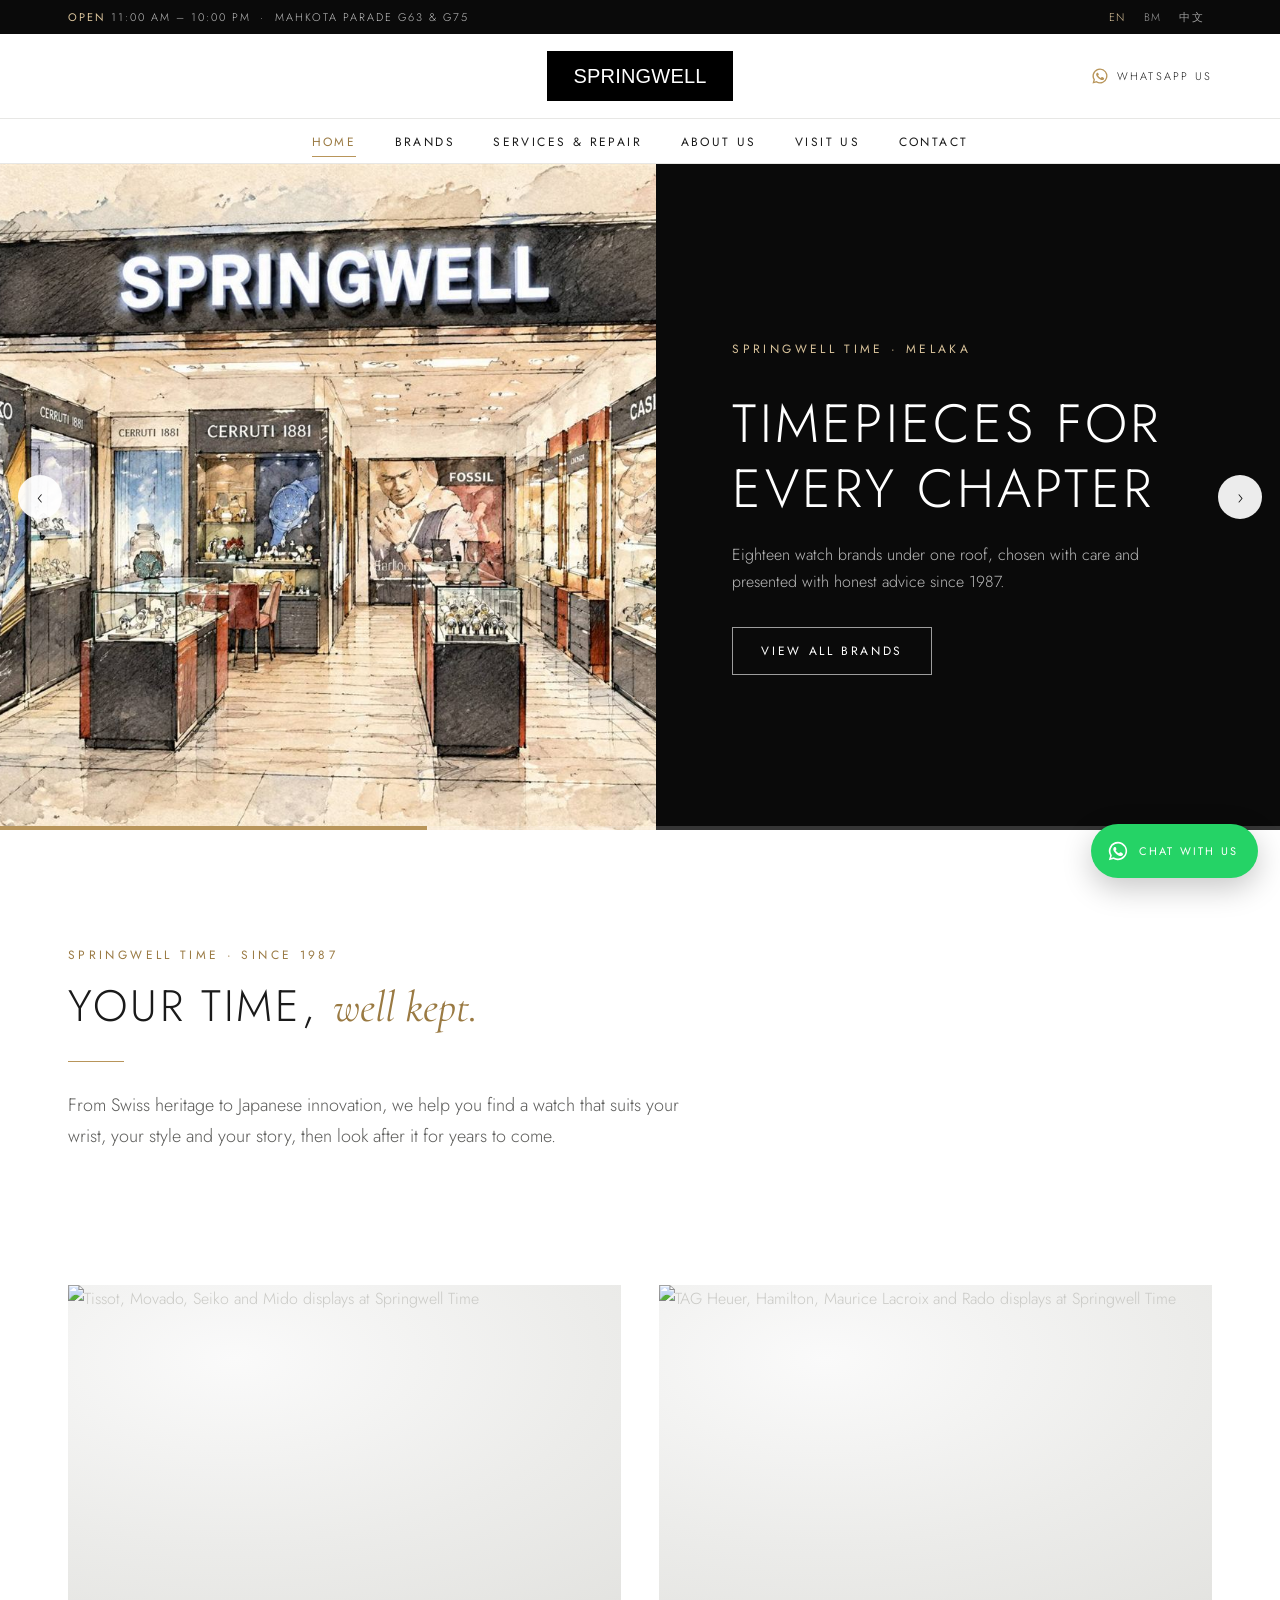
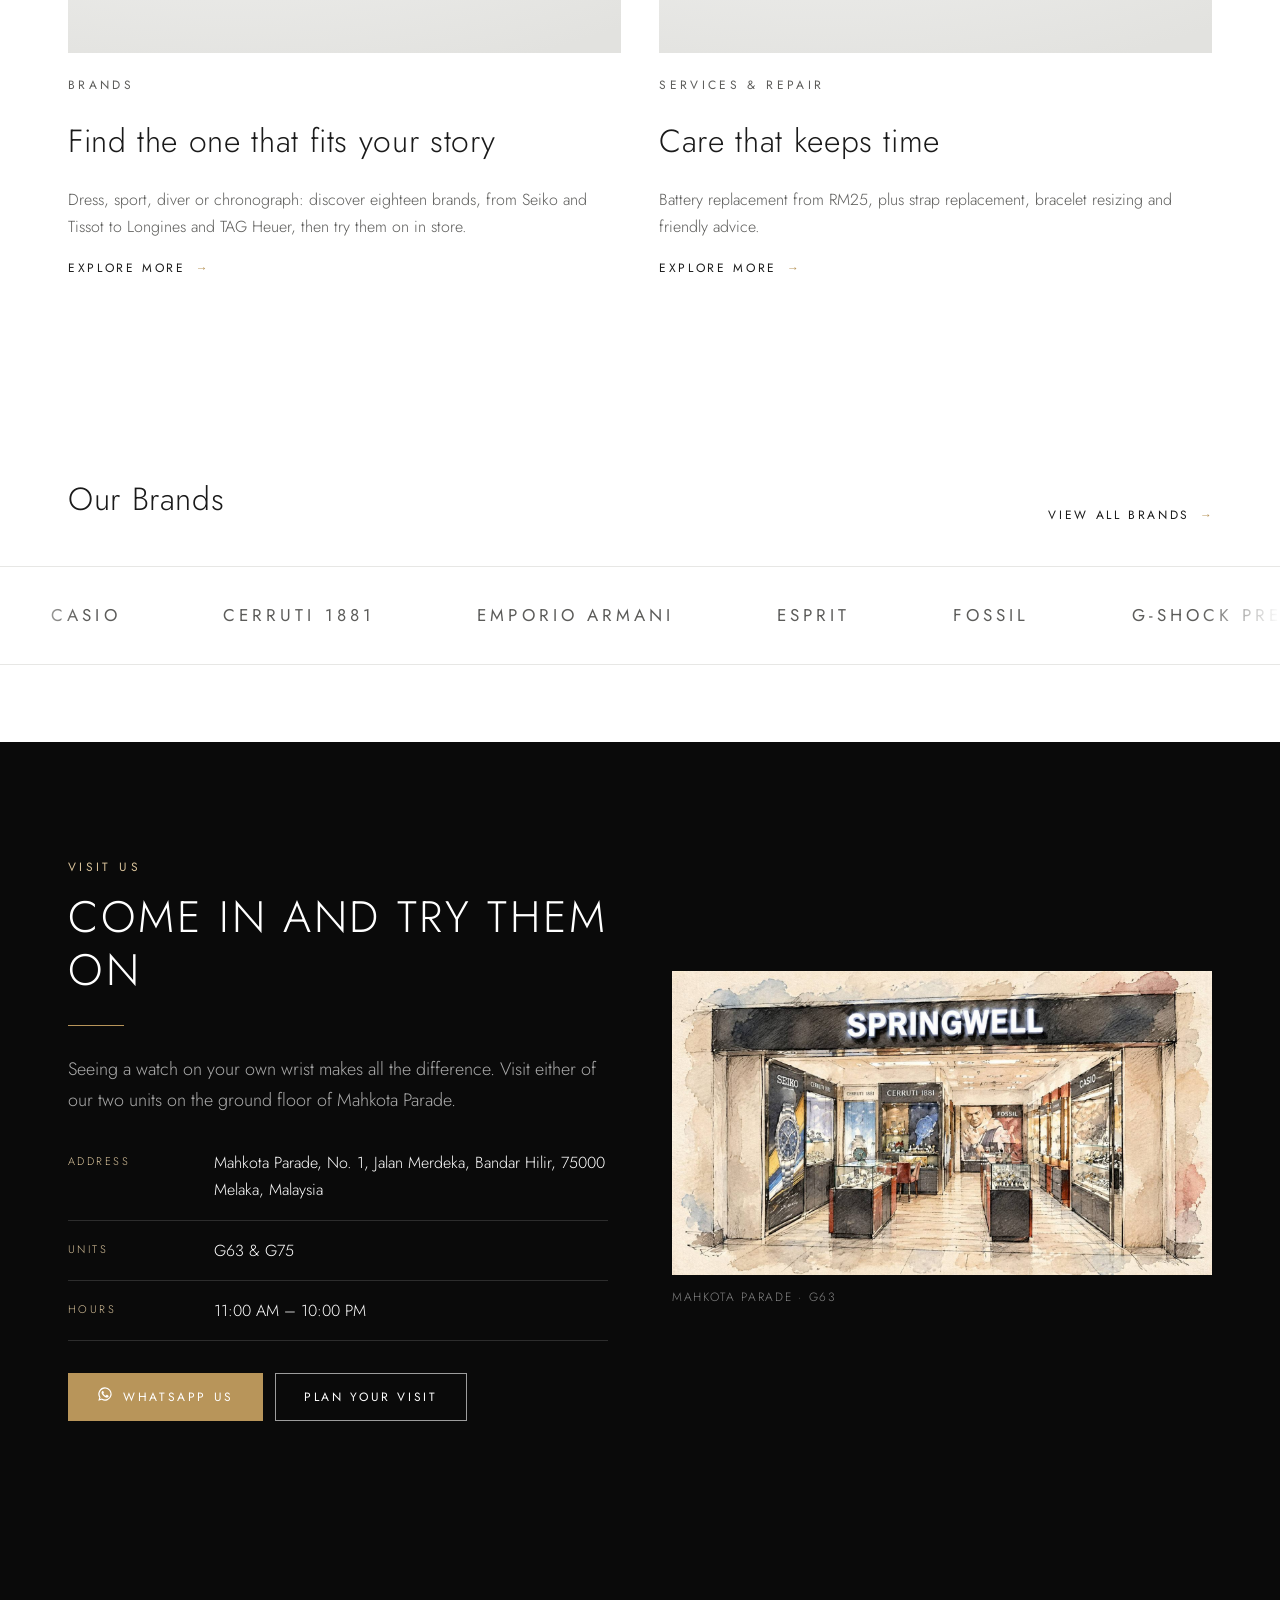
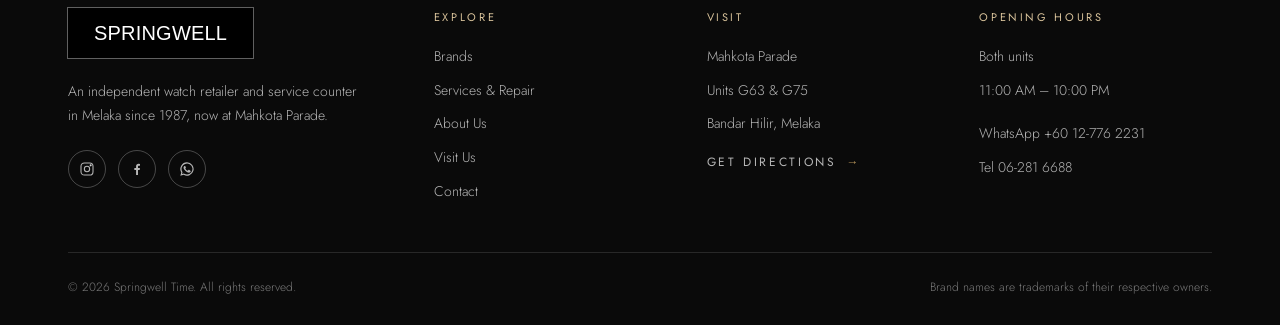
==== commit e3fc9bc3: "Add files via upload" ====
--- a/index.html
+++ b/index.html
@@ -69,14 +69,14 @@
   <section class="section" style="padding-top:0">
     <div class="wrap cards-2">
       <a class="card reveal" href="brands.html">
-        <div class="ph ratio-3-2" data-ph="Collection photo" data-img=""></div>
+        <div class="ph ratio-3-2" data-img="images/store-tissot.jpg" data-alt="Tissot, Movado, Seiko and Mido displays at Springwell Time"></div>
         <p class="eyebrow" data-i18n="home.card1.eyebrow"></p>
         <h3 class="h2" data-i18n="home.card1.title"></h3>
         <p data-i18n="home.card1.text"></p>
         <span class="link-arrow" data-i18n="cta.explore"></span>
       </a>
       <a class="card reveal" href="services.html">
-        <div class="ph ratio-3-2" data-ph="Service counter photo" data-variant="1" data-img=""></div>
+        <div class="ph ratio-3-2" data-img="images/store-tagheuer.jpg" data-alt="TAG Heuer, Hamilton, Maurice Lacroix and Rado displays at Springwell Time"></div>
         <p class="eyebrow" data-i18n="home.card2.eyebrow"></p>
         <h3 class="h2" data-i18n="home.card2.title"></h3>
         <p data-i18n="home.card2.text"></p>
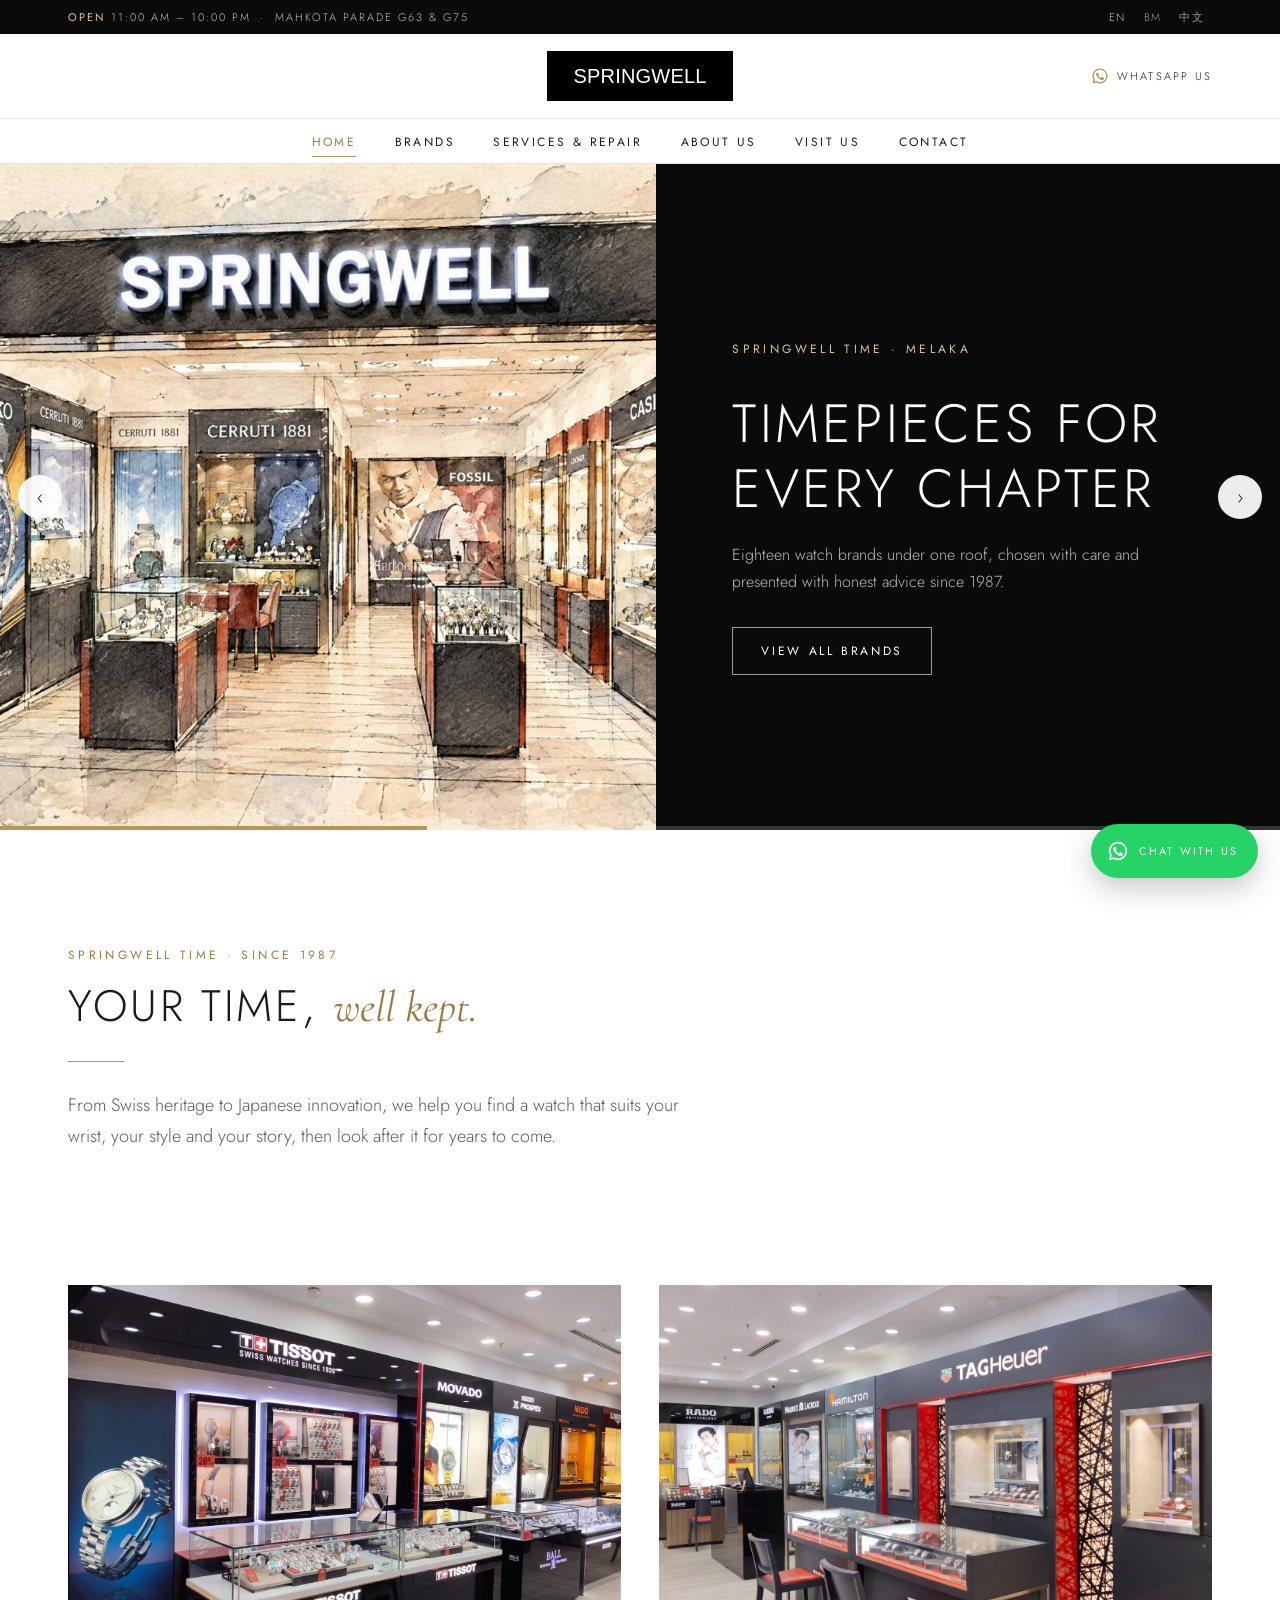
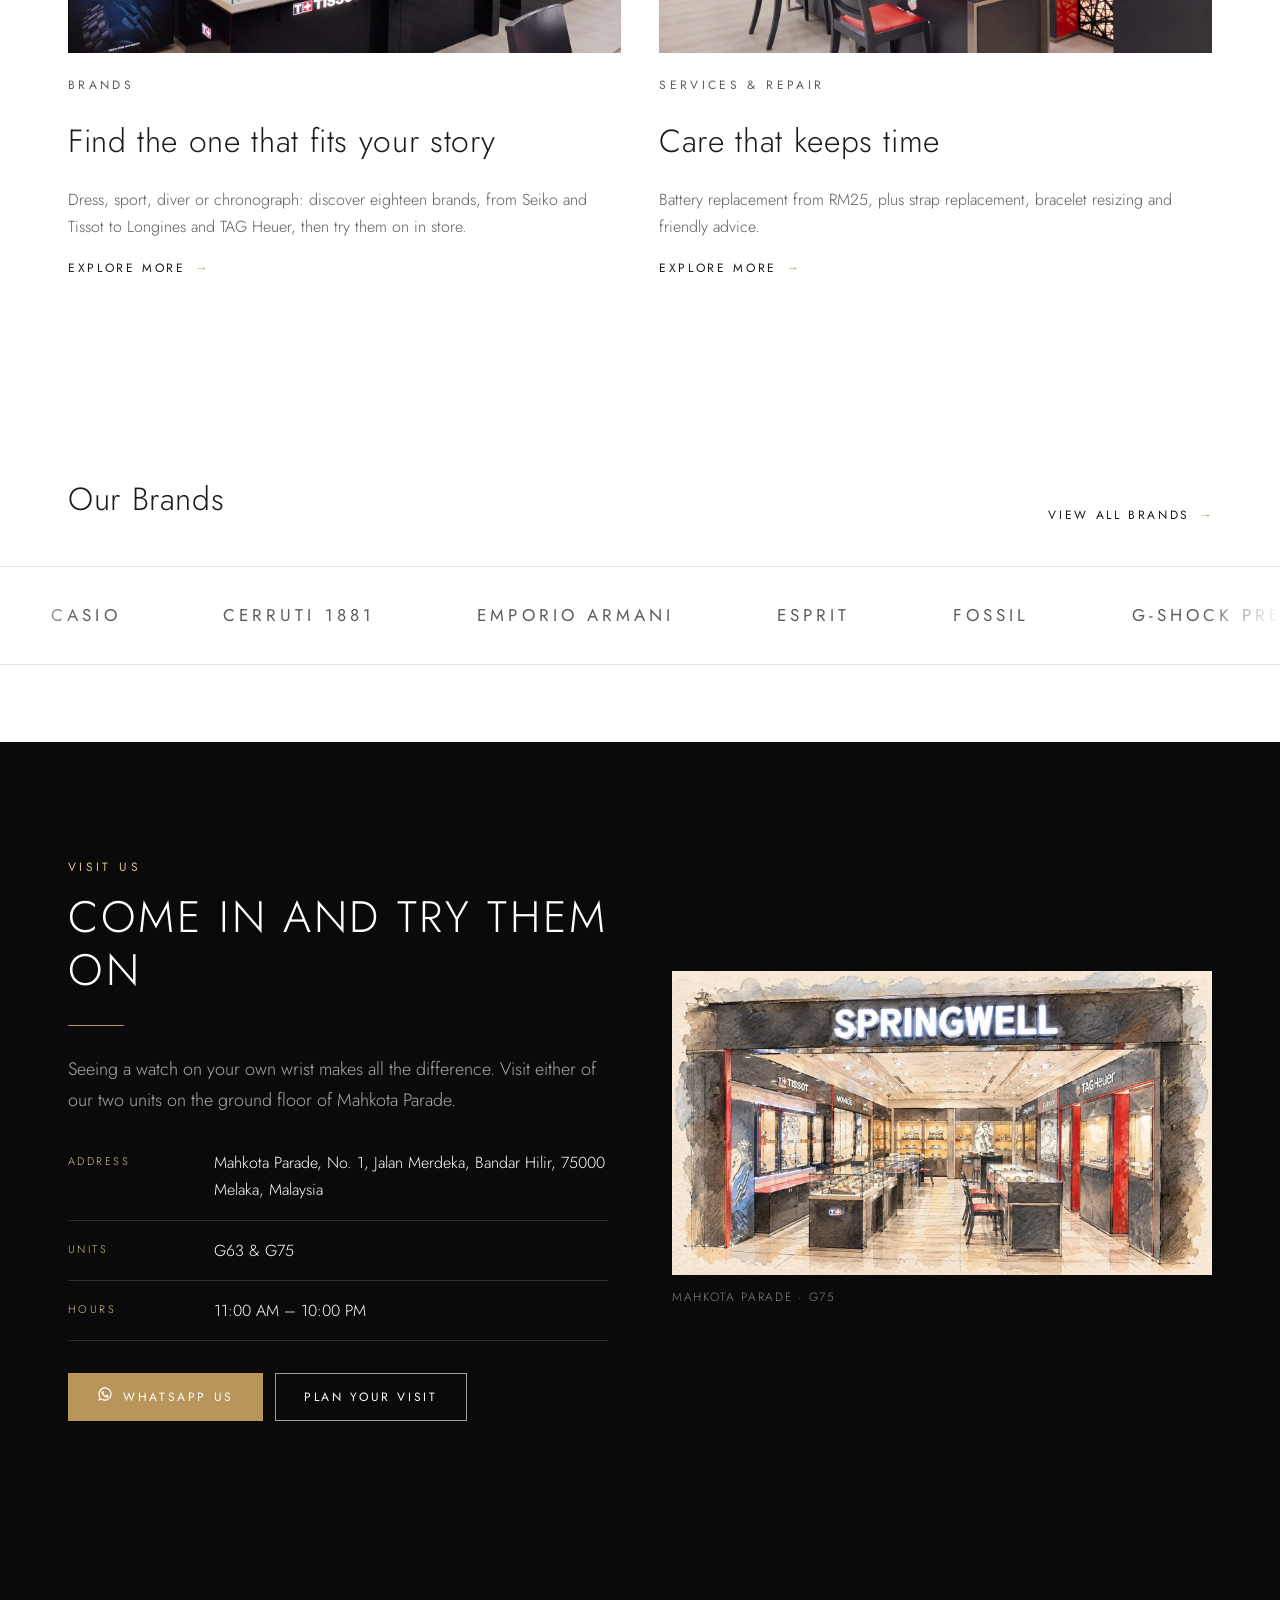
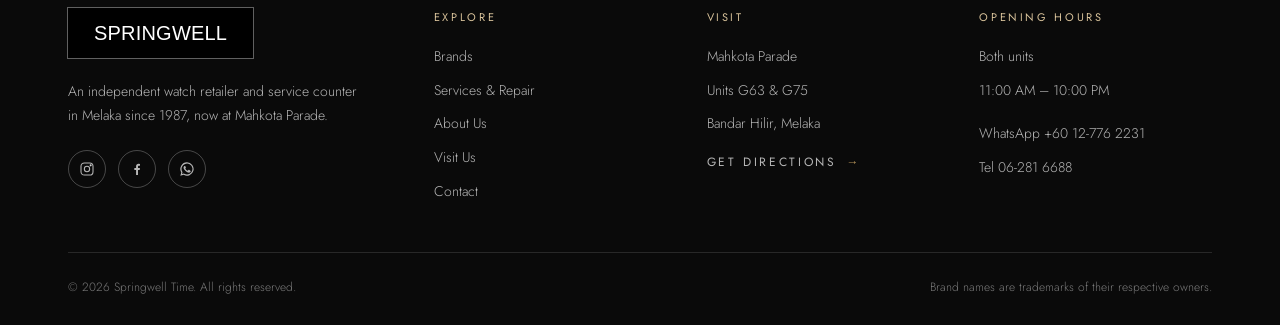
==== commit 627375b7: "Add files via upload" ====
--- a/index.html
+++ b/index.html
@@ -113,8 +113,8 @@
         </div>
       </div>
       <figure class="photo reveal">
-        <div class="ph ph--dark ratio-16-9" data-img="images/store-g63.jpg" data-alt="Springwell Time store, unit G63"></div>
-        <figcaption>Mahkota Parade · G63</figcaption>
+        <div class="ph ph--dark ratio-16-9" data-img="images/store-g75.jpg" data-alt="Springwell Time store, unit G75"></div>
+        <figcaption>Mahkota Parade · G75</figcaption>
       </figure>
     </div>
   </section>
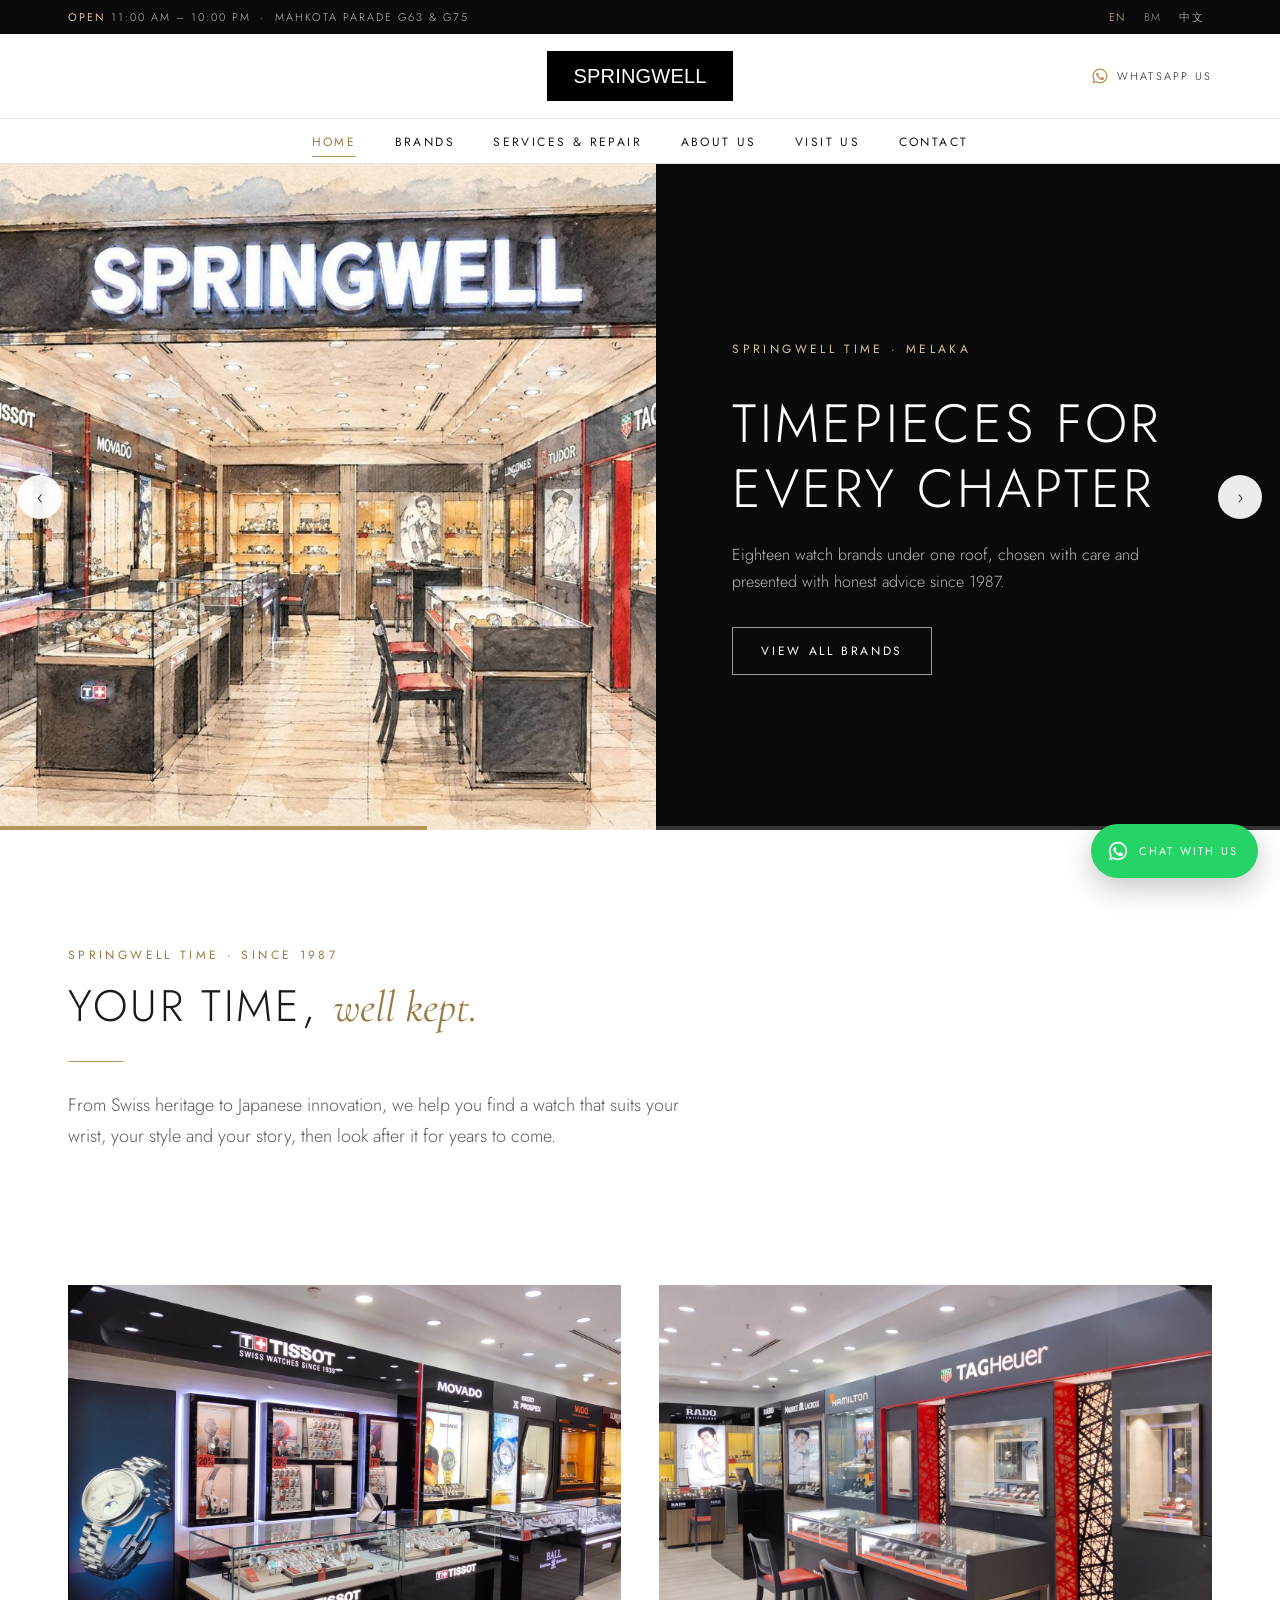
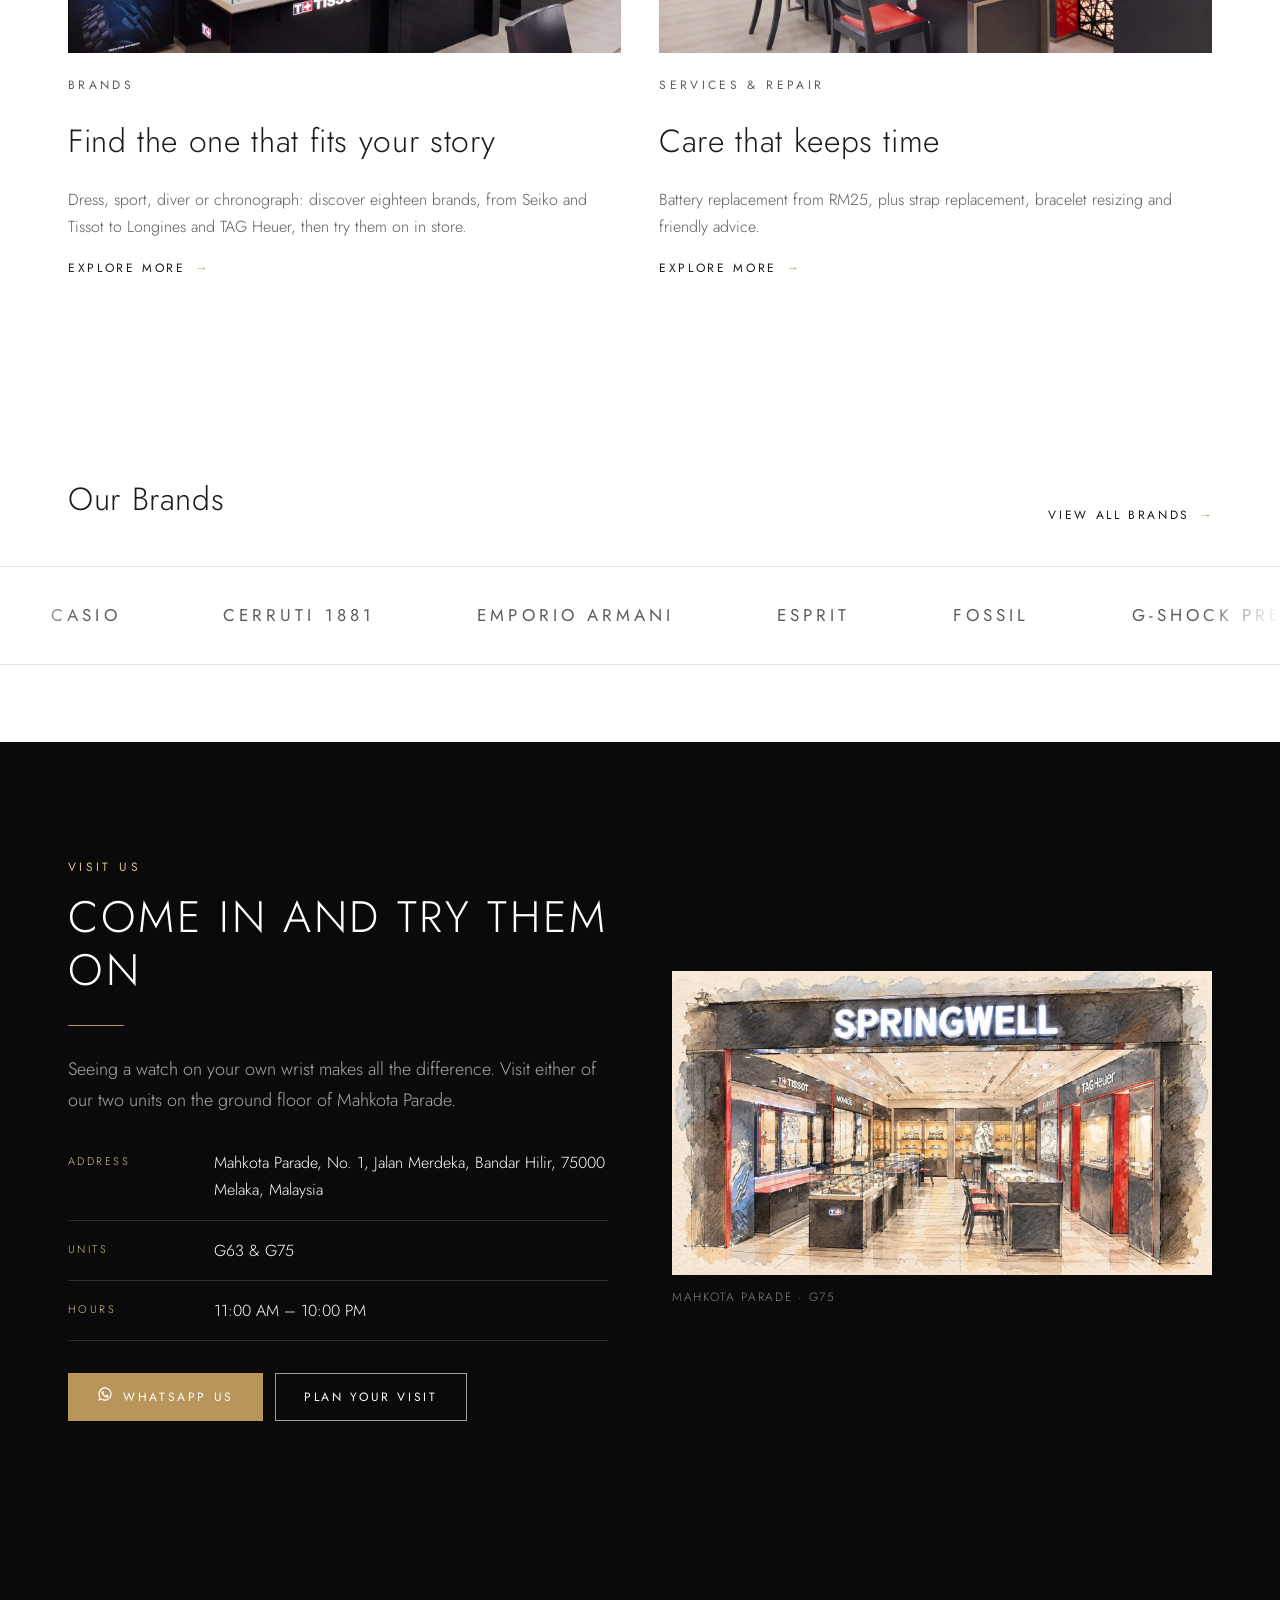
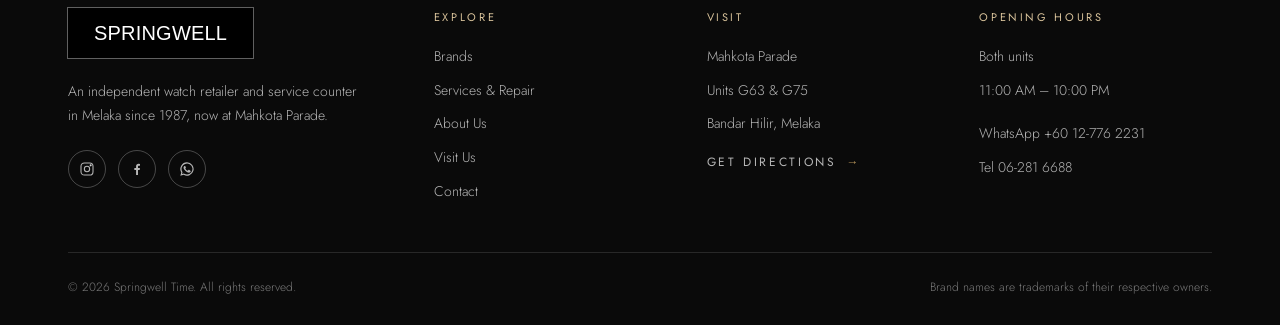
==== commit fab79dc7: "Add files via upload" ====
--- a/index.html
+++ b/index.html
@@ -23,12 +23,21 @@
   <section class="hero" aria-roledescription="carousel">
     <div class="hero__track">
       <div class="hero__slide">
-        <div class="hero__media"><div class="ph ph--dark" data-img="images/store-g63.jpg" data-alt="Springwell Time store, unit G63"></div></div>
+        <div class="hero__media"><div class="ph ph--dark" data-img="images/store-g75.jpg" data-alt="Springwell Time store, unit G75"></div></div>
         <div class="hero__copy">
           <p class="eyebrow" data-i18n="hero.1.eyebrow"></p>
           <h1 class="display" data-i18n="hero.1.title"></h1>
           <p data-i18n="hero.1.text"></p>
           <div><a class="btn btn--light" href="brands.html" data-i18n="cta.viewBrands"></a></div>
+        </div>
+      </div>
+      <div class="hero__slide">
+        <div class="hero__media"><div class="ph ph--dark" data-img="images/store-g63.jpg" data-alt="Springwell Time store, unit G63"></div></div>
+        <div class="hero__copy">
+          <p class="eyebrow" data-i18n="hero.3.eyebrow"></p>
+          <h2 class="display" data-i18n="hero.3.title"></h2>
+          <p data-i18n="hero.3.text"></p>
+          <div><a class="btn btn--light" href="visit.html" data-i18n="cta.visit"></a></div>
         </div>
       </div>
       <div class="hero__slide">
@@ -38,15 +47,6 @@
           <h2 class="display" data-i18n="hero.2.title"></h2>
           <p data-i18n="hero.2.text"></p>
           <div><a class="btn btn--light" href="services.html" data-i18n="cta.services"></a></div>
-        </div>
-      </div>
-      <div class="hero__slide">
-        <div class="hero__media"><div class="ph ph--dark" data-img="images/store-g75.jpg" data-alt="Springwell Time store at Mahkota Parade"></div></div>
-        <div class="hero__copy">
-          <p class="eyebrow" data-i18n="hero.3.eyebrow"></p>
-          <h2 class="display" data-i18n="hero.3.title"></h2>
-          <p data-i18n="hero.3.text"></p>
-          <div><a class="btn btn--light" href="visit.html" data-i18n="cta.visit"></a></div>
         </div>
       </div>
     </div>
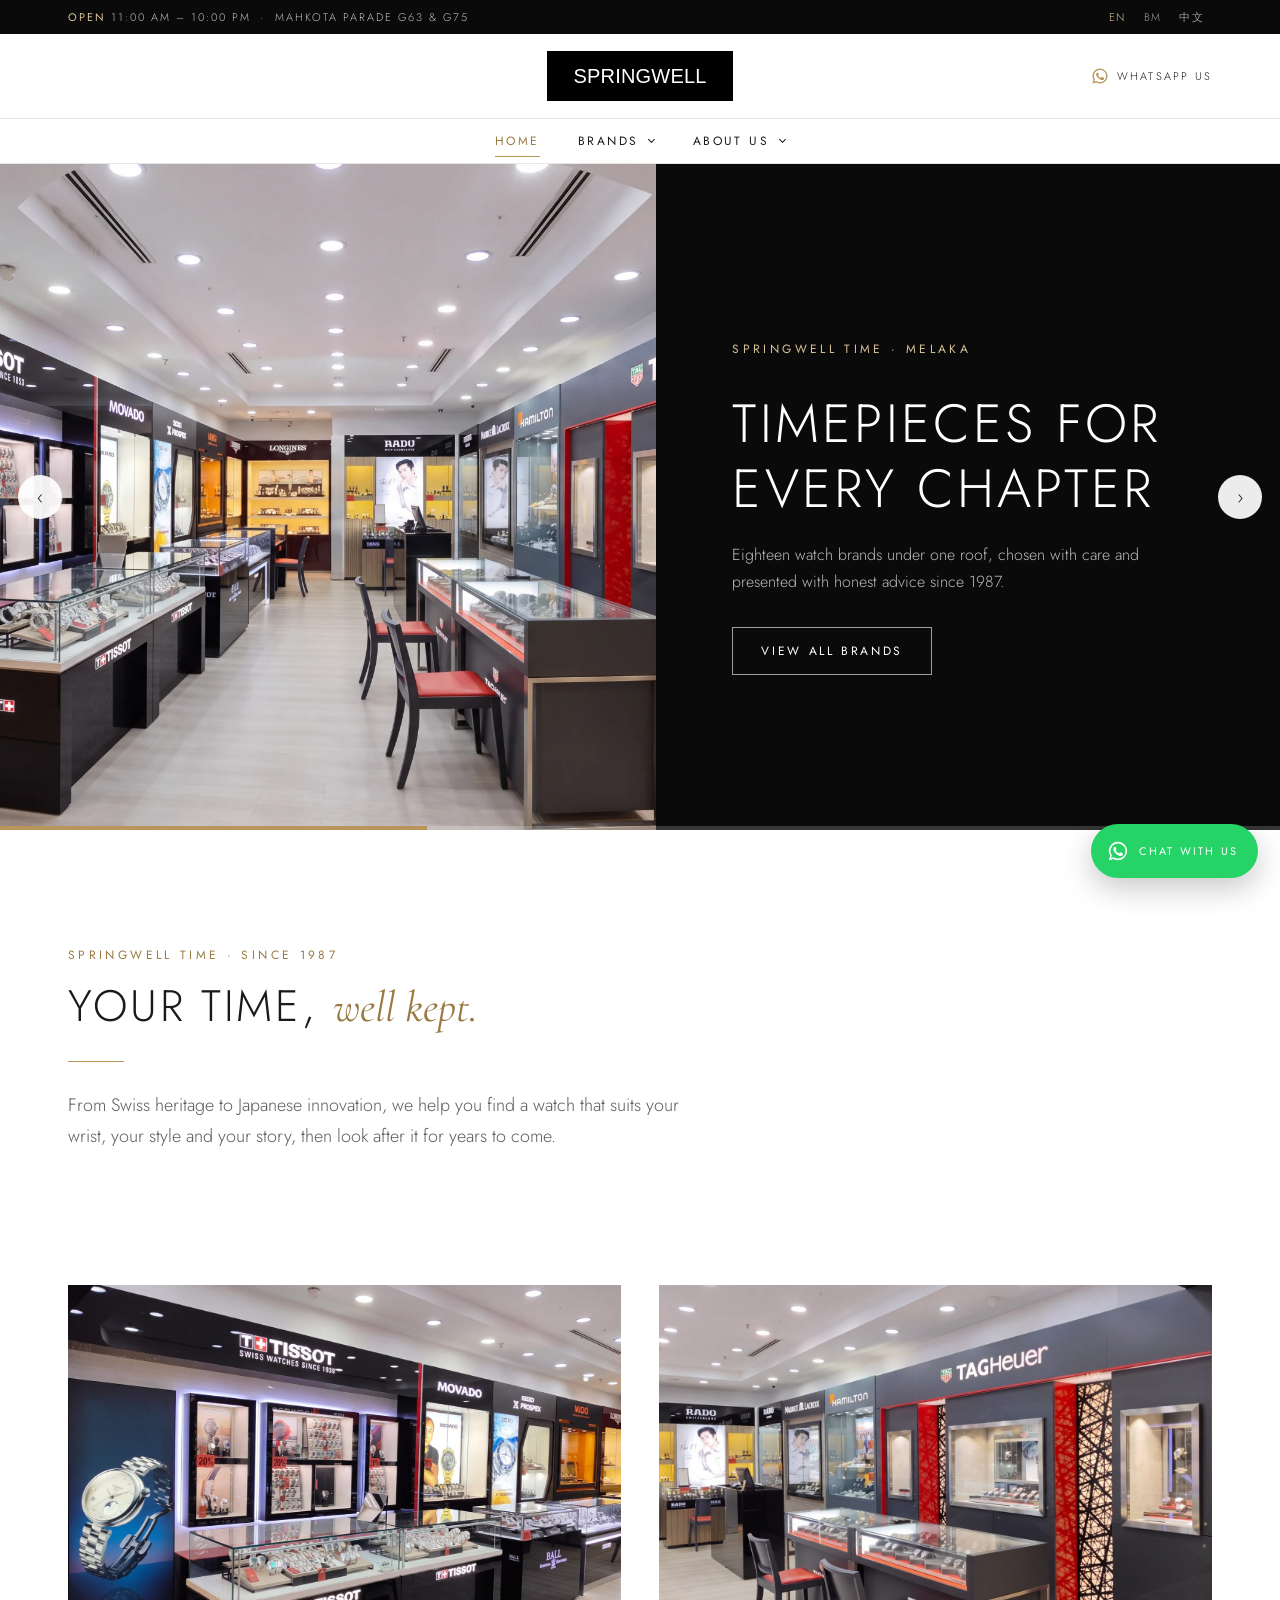
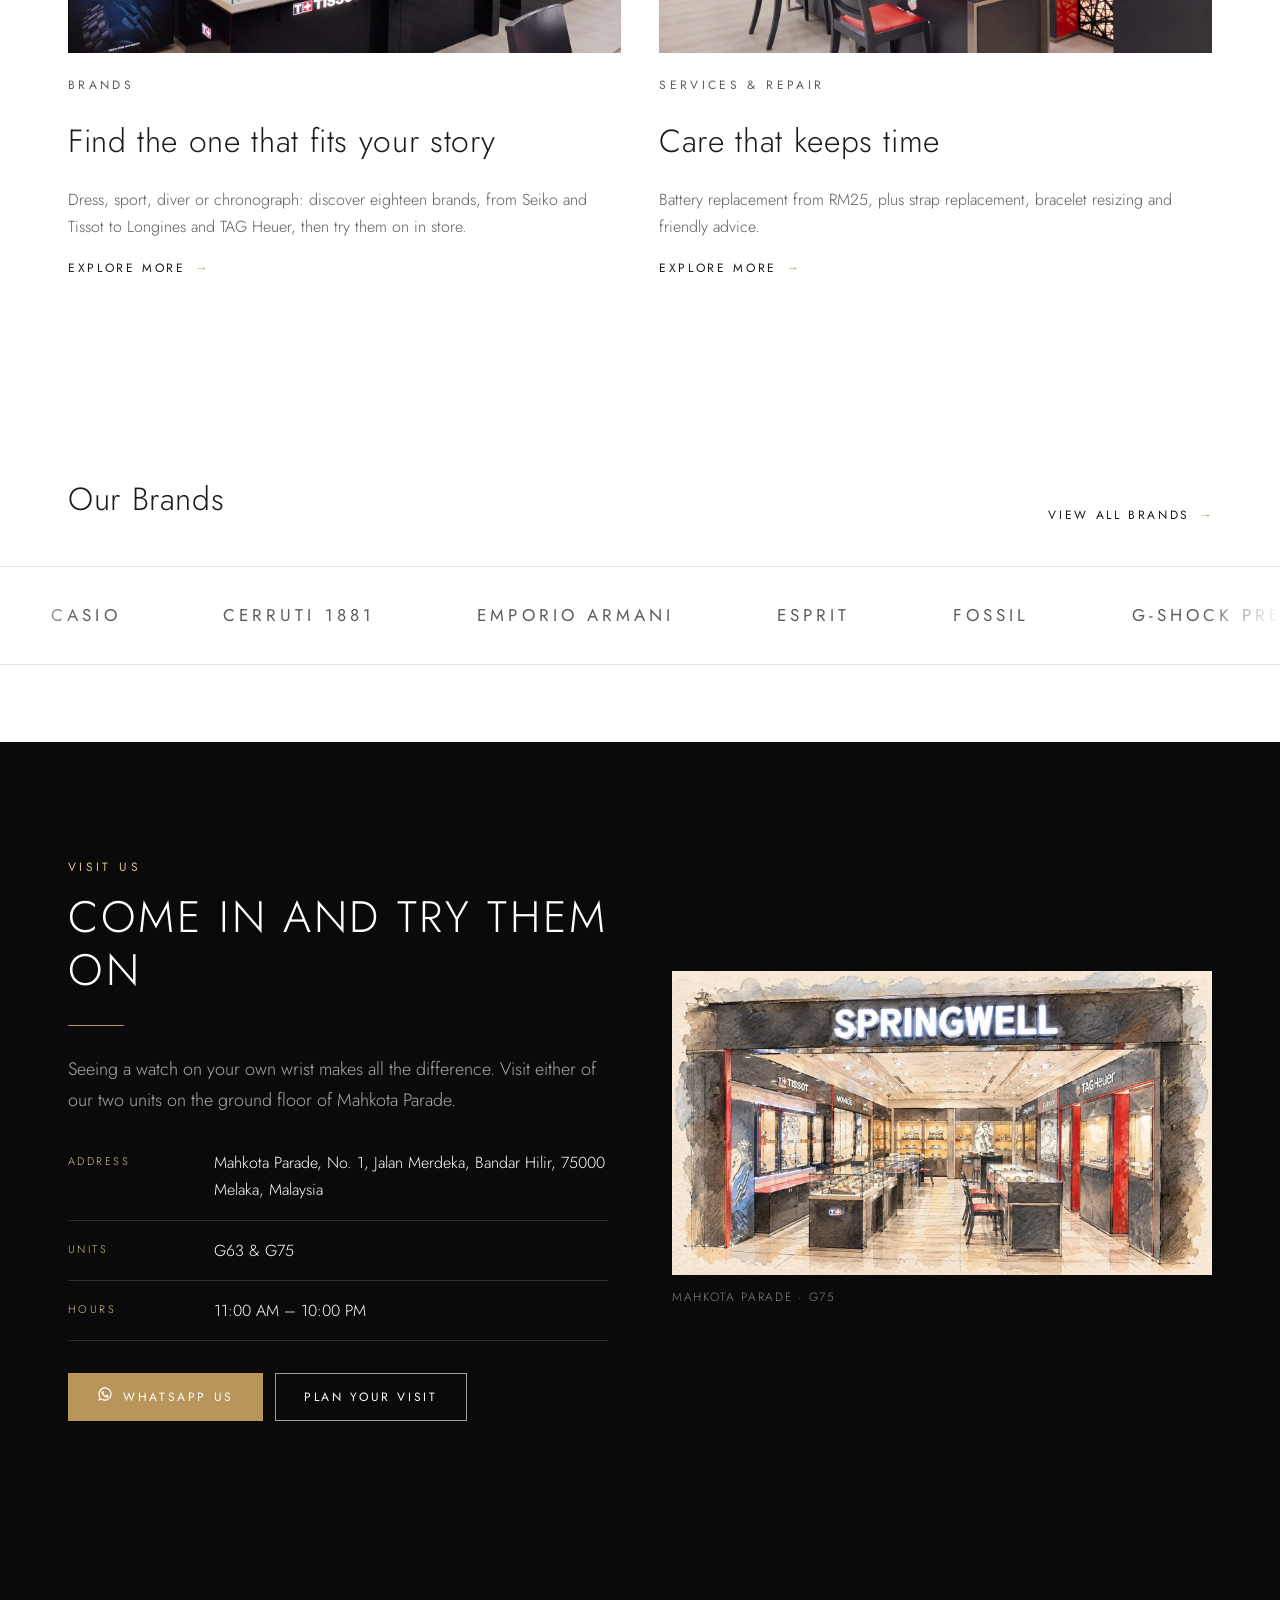
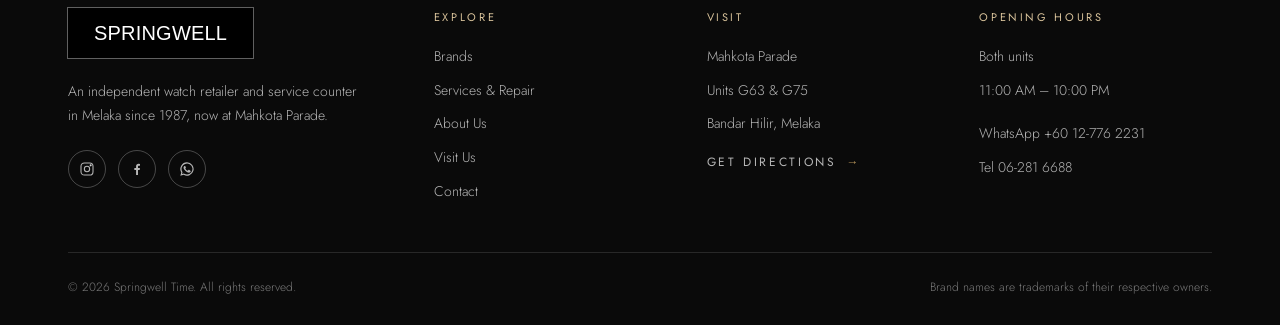
==== commit 45170ec5: "Add files via upload" ====
--- a/index.html
+++ b/index.html
@@ -23,7 +23,7 @@
   <section class="hero" aria-roledescription="carousel">
     <div class="hero__track">
       <div class="hero__slide">
-        <div class="hero__media"><div class="ph ph--dark" data-img="images/store-g75.jpg" data-alt="Springwell Time store, unit G75"></div></div>
+        <div class="hero__media"><div class="ph ph--dark" data-img="images/store-g75-photo.webp" data-alt="Inside Springwell Time, unit G75"></div></div>
         <div class="hero__copy">
           <p class="eyebrow" data-i18n="hero.1.eyebrow"></p>
           <h1 class="display" data-i18n="hero.1.title"></h1>
@@ -32,7 +32,7 @@
         </div>
       </div>
       <div class="hero__slide">
-        <div class="hero__media"><div class="ph ph--dark" data-img="images/store-g63.jpg" data-alt="Springwell Time store, unit G63"></div></div>
+        <div class="hero__media"><div class="ph ph--dark" data-img="images/store-g63-photo.webp" data-alt="Inside Springwell Time, unit G63"></div></div>
         <div class="hero__copy">
           <p class="eyebrow" data-i18n="hero.3.eyebrow"></p>
           <h2 class="display" data-i18n="hero.3.title"></h2>
--- a/css/styles.css
+++ b/css/styles.css
@@ -164,6 +164,37 @@
 .nav a:hover, .nav a[aria-current="page"] { color: var(--gold-dark); }
 .nav a:hover::after, .nav a[aria-current="page"]::after { transform: scaleX(1); }
 
+/* Drop-down menus (desktop) */
+.nav > ul > li { position: relative; height: 100%; display: flex; align-items: center; }
+.nav .has-sub__link { padding-right: 16px; }
+.nav .has-sub__link::before {
+  content: ""; position: absolute; right: 0; top: 50%; width: 5px; height: 5px; margin-top: -4px;
+  border-right: 1px solid currentColor; border-bottom: 1px solid currentColor; transform: rotate(45deg);
+  transition: transform .25s var(--ease);
+}
+.nav .has-sub:hover .has-sub__link::before, .nav .has-sub:focus-within .has-sub__link::before { transform: rotate(225deg); margin-top: -1px; }
+.nav .has-sub__link::after { right: 16px; }
+.nav .is-section > .has-sub__link { color: var(--gold-dark); }
+.nav .is-section > .has-sub__link::after { transform: scaleX(1); }
+.nav .sub {
+  position: absolute; top: 100%; left: 50%; z-index: 60;
+  display: block; height: auto; min-width: 220px; padding: 10px 0; margin: 0;
+  background: var(--white); border: 1px solid var(--grey-2); border-top: 2px solid var(--gold);
+  box-shadow: 0 14px 30px rgba(0,0,0,.08);
+  opacity: 0; visibility: hidden; transform: translate(-50%, 8px);
+  transition: opacity .25s var(--ease), transform .25s var(--ease), visibility .25s;
+}
+.nav .has-sub:hover .sub, .nav .has-sub:focus-within .sub { opacity: 1; visibility: visible; transform: translate(-50%, 0); }
+.nav .sub li { display: block; }
+.nav .sub a { display: block; padding: 11px 24px; white-space: nowrap; font-size: 11px; }
+.nav .sub a::after { display: none; }
+.nav .sub a:hover, .nav .sub a[aria-current="page"] { background: var(--grey-1); }
+
+/* Sub-items in the mobile drawer */
+.drawer .sub { list-style: none; margin: 0; padding: 0; }
+.drawer .sub a { padding: 12px 0 12px 20px; font-size: 12px; color: var(--grey-4); position: relative; }
+.drawer .sub a::before { content: ""; position: absolute; left: 4px; top: 50%; width: 8px; height: 1px; background: var(--gold); }
+
 .menu-btn { display: none; width: 40px; height: 40px; align-items: center; justify-content: center; }
 .menu-btn span, .menu-btn span::before, .menu-btn span::after {
   display: block; width: 22px; height: 1px; background: var(--ink); position: relative; transition: transform .3s;
